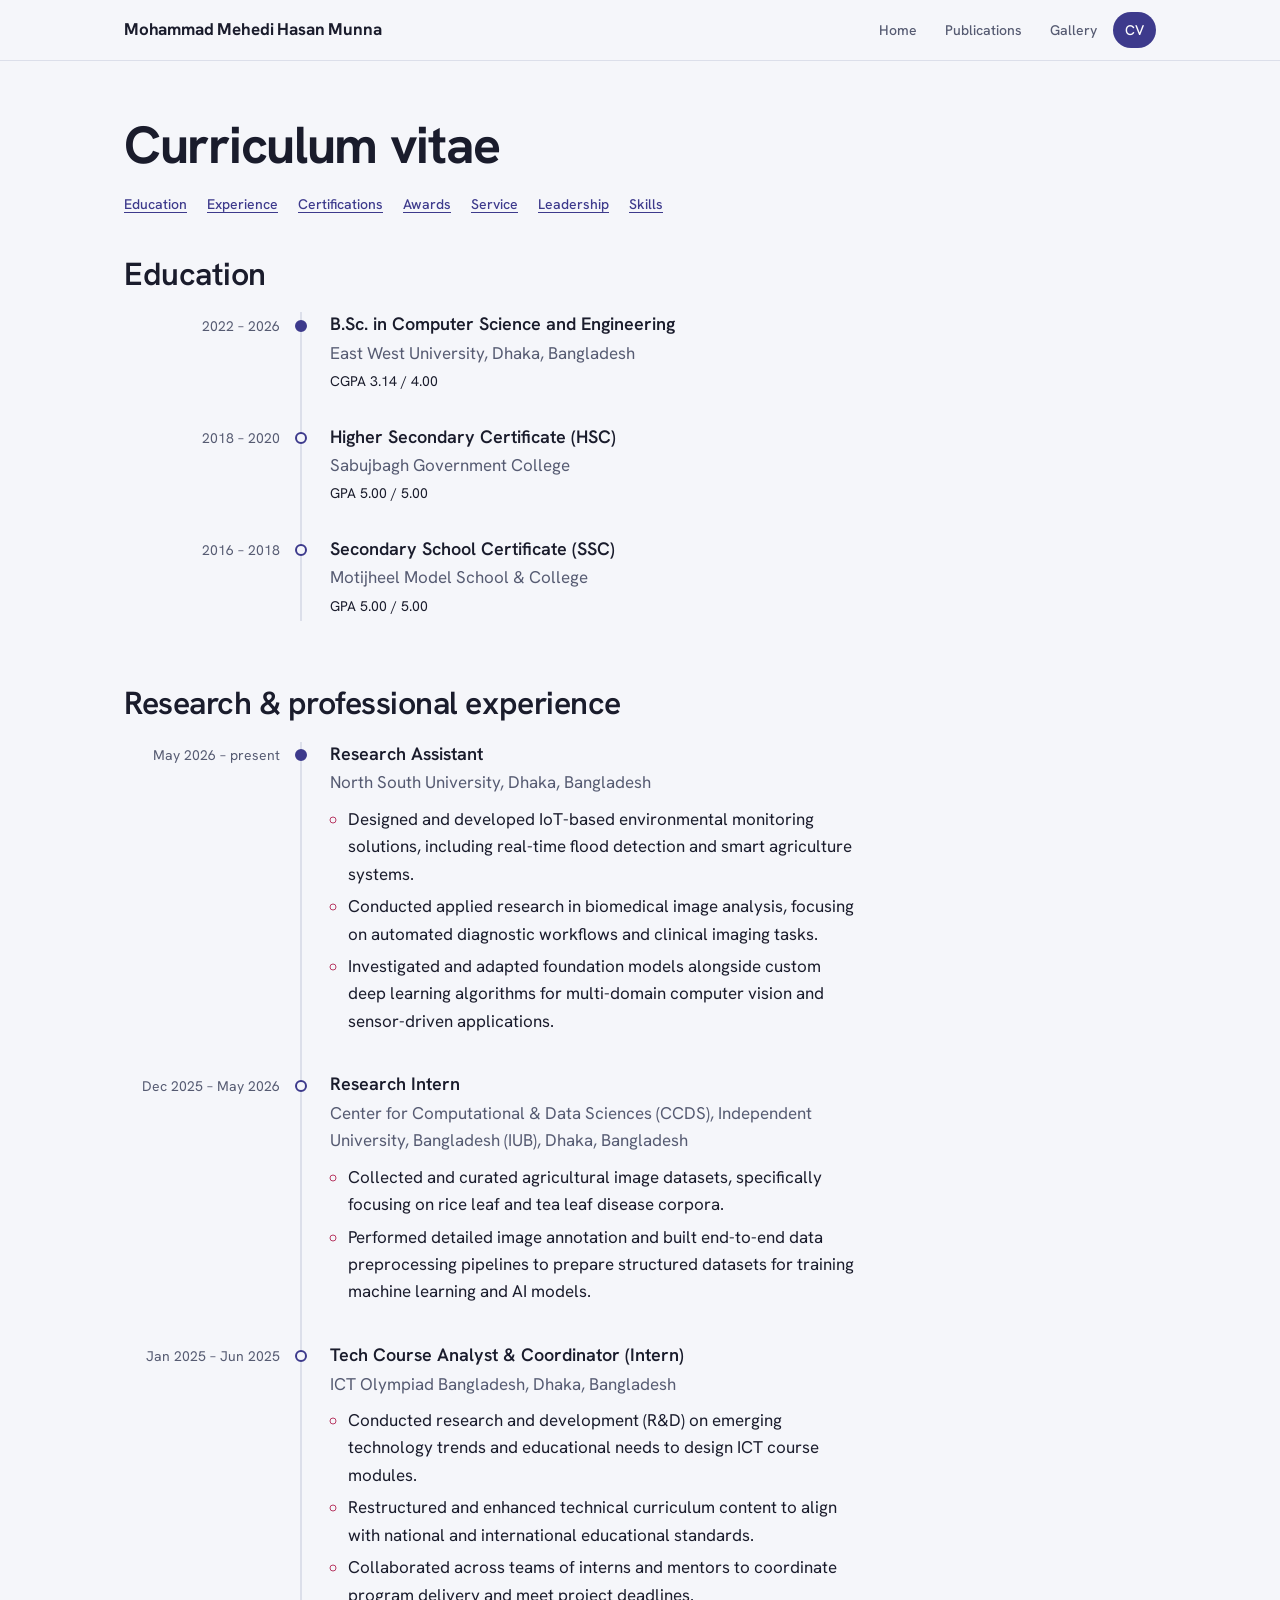
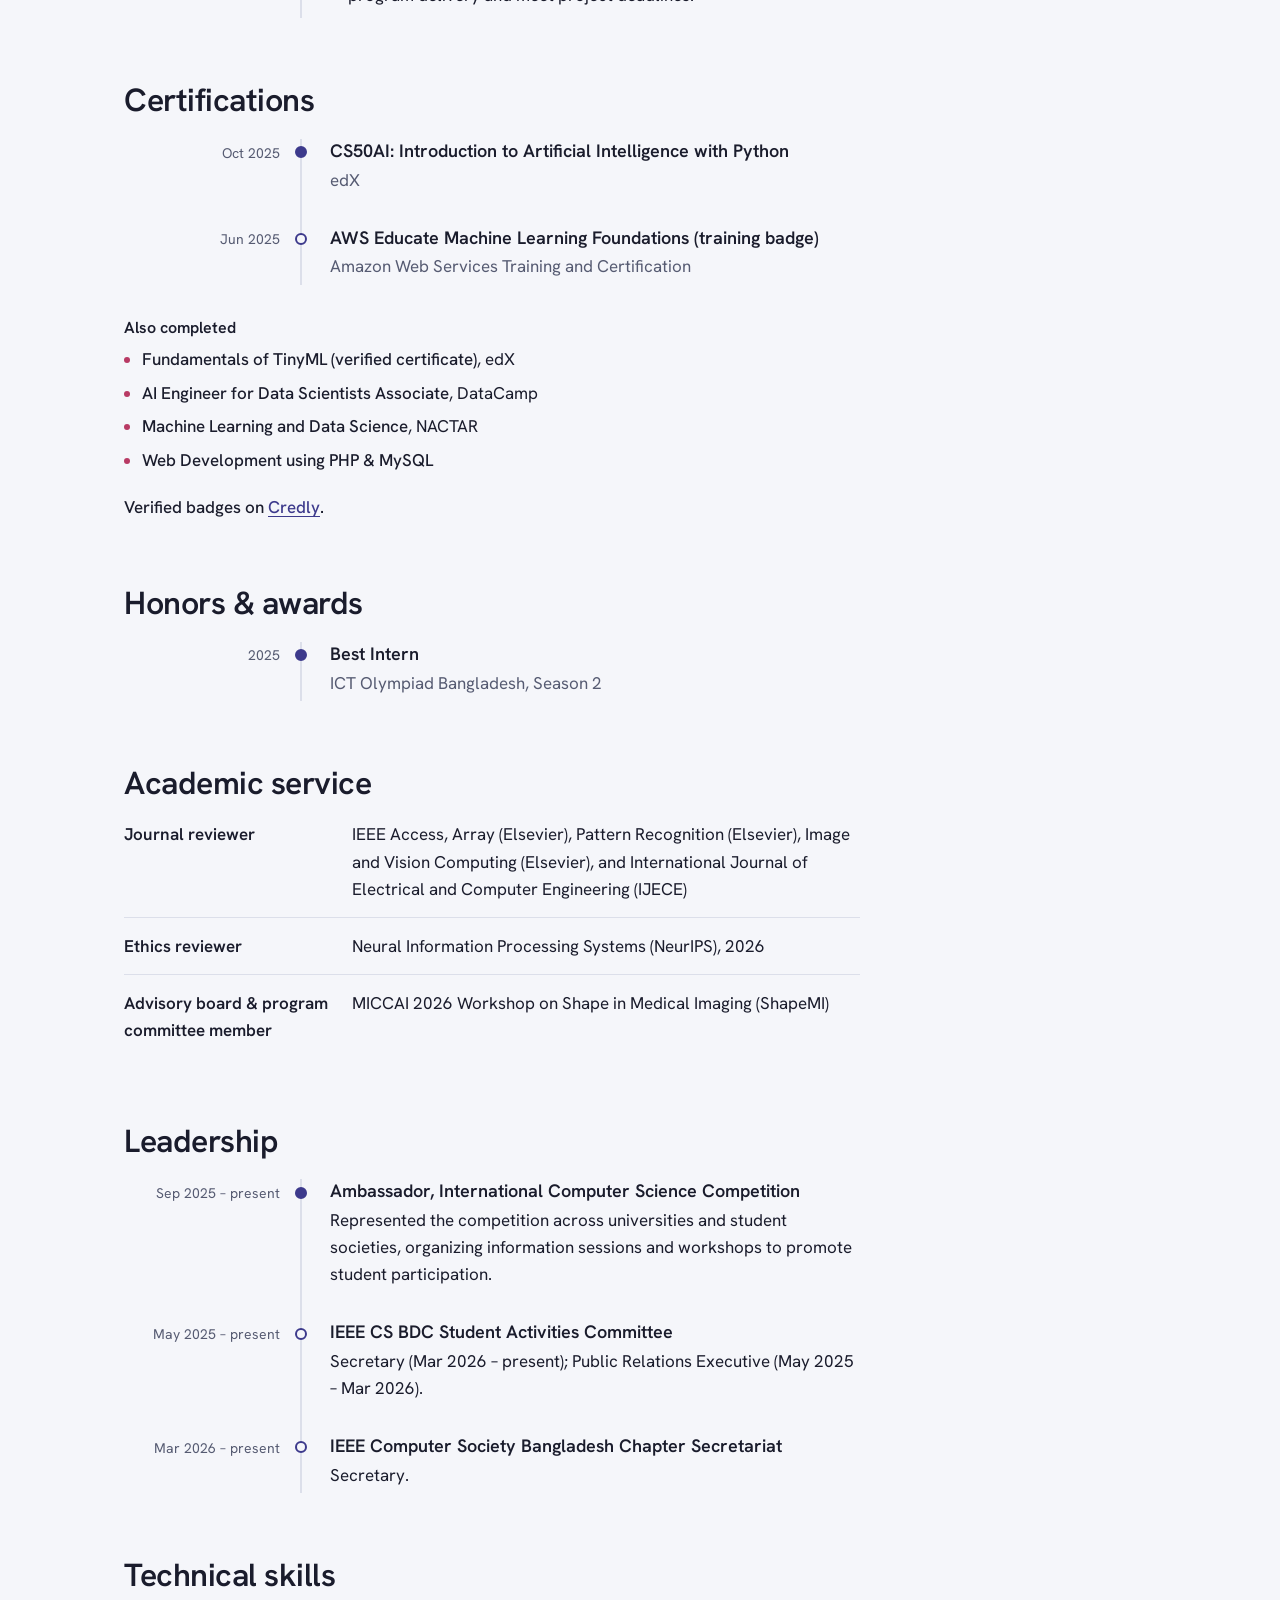
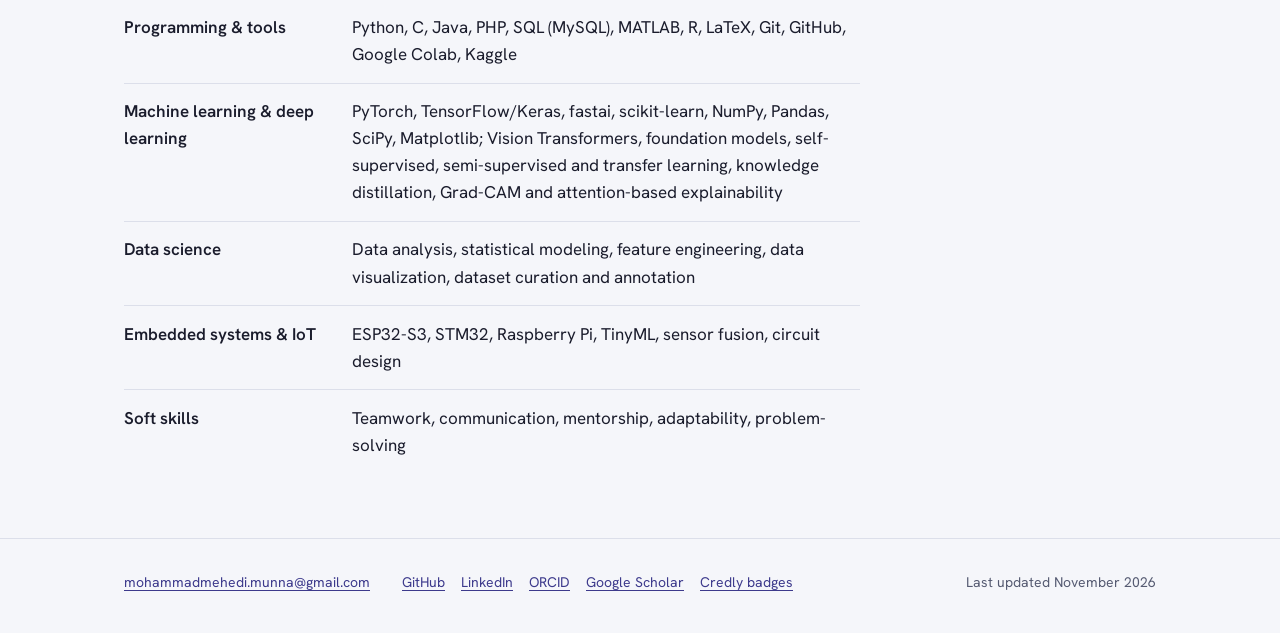
==== cv.html @ ed818be3 "Replace site with four-page research portfolio Home, Publications, Gallery and CV pages generated fr" ====
<!doctype html>
<html lang="en">
<head>
  <meta charset="utf-8">
  <meta name="viewport" content="width=device-width, initial-scale=1">
  <title>CV | Mohammad Mehedi Hasan Munna</title>
  <meta name="description" content="Education, experience, certifications and service of Mohammad Mehedi Hasan Munna.">
  <meta property="og:title" content="CV | Mohammad Mehedi Hasan Munna">
  <meta property="og:description" content="Education, experience, certifications and service of Mohammad Mehedi Hasan Munna.">
  <meta property="og:type" content="profile">
  <meta property="og:image" content="assets/munna-og.jpg">
  <link rel="icon" href="data:image/svg+xml,%3Csvg xmlns='http://www.w3.org/2000/svg' viewBox='0 0 32 32'%3E%3Ccircle cx='16' cy='16' r='13' fill='none' stroke='%233d3a8c' stroke-width='3'/%3E%3Ccircle cx='16' cy='16' r='4' fill='%23b83a64'/%3E%3C/svg%3E">
  <link rel="preconnect" href="https://fonts.googleapis.com">
  <link rel="preconnect" href="https://fonts.gstatic.com" crossorigin>
  <link href="https://fonts.googleapis.com/css2?family=Hanken+Grotesk:wght@400;500;600;700&family=Source+Serif+4:ital,opsz,wght@0,8..60,400;0,8..60,600;1,8..60,400&display=swap" rel="stylesheet">
  <link rel="stylesheet" href="style.css">
</head>
<body class="page-cv">
  <a class="skip" href="#main">Skip to content</a>
  <header class="site-head">
    <div class="wrap head-row">
      <a class="brand" href="index.html">Mohammad Mehedi Hasan Munna</a>
      <nav class="site-nav" aria-label="Main"><a href="index.html">Home</a><a href="publications.html">Publications</a><a href="gallery.html">Gallery</a><a href="cv.html" aria-current="page">CV</a></nav>
    </div>
  </header>
  <main id="main" class="wrap">

    <header class="page-head">
      <h1>Curriculum vitae</h1>
      <nav aria-label="On this page"><ul class="jump"><li><a href="#education">Education</a></li><li><a href="#experience">Experience</a></li><li><a href="#certifications">Certifications</a></li><li><a href="#awards">Awards</a></li><li><a href="#service">Service</a></li><li><a href="#leadership">Leadership</a></li><li><a href="#skills">Skills</a></li></ul></nav>
    </header>
    <div class="narrow">
      <section id="education"><h2>Education</h2><ol class="tl">
        <li>
          <div class="tl-when">2022 – 2026</div>
          <div class="tl-body"><h3>B.Sc. in Computer Science and Engineering</h3><p class="where">East West University, Dhaka, Bangladesh</p><p class="grade">CGPA 3.14 / 4.00</p></div>
        </li>
        <li>
          <div class="tl-when">2018 – 2020</div>
          <div class="tl-body"><h3>Higher Secondary Certificate (HSC)</h3><p class="where">Sabujbagh Government College</p><p class="grade">GPA 5.00 / 5.00</p></div>
        </li>
        <li>
          <div class="tl-when">2016 – 2018</div>
          <div class="tl-body"><h3>Secondary School Certificate (SSC)</h3><p class="where">Motijheel Model School &amp; College</p><p class="grade">GPA 5.00 / 5.00</p></div>
        </li>
      </ol></section>
      <section id="experience"><h2>Research &amp; professional experience</h2><ol class="tl">
        <li>
          <div class="tl-when">May 2026 – present</div>
          <div class="tl-body"><h3>Research Assistant</h3><p class="where">North South University, Dhaka, Bangladesh</p><ul class="points"><li>Designed and developed IoT-based environmental monitoring solutions, including real-time flood detection and smart agriculture systems.</li><li>Conducted applied research in biomedical image analysis, focusing on automated diagnostic workflows and clinical imaging tasks.</li><li>Investigated and adapted foundation models alongside custom deep learning algorithms for multi-domain computer vision and sensor-driven applications.</li></ul></div>
        </li>
        <li>
          <div class="tl-when">Dec 2025 – May 2026</div>
          <div class="tl-body"><h3>Research Intern</h3><p class="where">Center for Computational &amp; Data Sciences (CCDS), Independent University, Bangladesh (IUB), Dhaka, Bangladesh</p><ul class="points"><li>Collected and curated agricultural image datasets, specifically focusing on rice leaf and tea leaf disease corpora.</li><li>Performed detailed image annotation and built end-to-end data preprocessing pipelines to prepare structured datasets for training machine learning and AI models.</li></ul></div>
        </li>
        <li>
          <div class="tl-when">Jan 2025 – Jun 2025</div>
          <div class="tl-body"><h3>Tech Course Analyst &amp; Coordinator (Intern)</h3><p class="where">ICT Olympiad Bangladesh, Dhaka, Bangladesh</p><ul class="points"><li>Conducted research and development (R&amp;D) on emerging technology trends and educational needs to design ICT course modules.</li><li>Restructured and enhanced technical curriculum content to align with national and international educational standards.</li><li>Collaborated across teams of interns and mentors to coordinate program delivery and meet project deadlines.</li></ul></div>
        </li>
      </ol></section>
      <section id="certifications">
        <h2>Certifications</h2><ol class="tl">
        <li>
          <div class="tl-when">Oct 2025</div>
          <div class="tl-body"><h3>CS50AI: Introduction to Artificial Intelligence with Python</h3><p class="where">edX</p></div>
        </li>
        <li>
          <div class="tl-when">Jun 2025</div>
          <div class="tl-body"><h3>AWS Educate Machine Learning Foundations (training badge)</h3><p class="where">Amazon Web Services Training and Certification</p></div>
        </li>
      </ol>
        <h3 class="minor">Also completed</h3>
        <ul class="plain"><li><span class="strong">Fundamentals of TinyML (verified certificate)</span>, edX</li><li><span class="strong">AI Engineer for Data Scientists Associate</span>, DataCamp</li><li><span class="strong">Machine Learning and Data Science</span>, NACTAR</li><li><span class="strong">Web Development using PHP &amp; MySQL</span></li></ul>
        <p class="more">Verified badges on <a href="https://www.credly.com/users/mohammad-mehedi-hasan-munna.922d92f8">Credly</a>.</p>
      </section>
      <section id="awards"><h2>Honors &amp; awards</h2><ol class="tl">
        <li>
          <div class="tl-when">2025</div>
          <div class="tl-body"><h3>Best Intern</h3><p class="where">ICT Olympiad Bangladesh, Season 2</p></div>
        </li>
      </ol></section>
      <section id="service"><h2>Academic service</h2><dl class="pairs"><div><dt>Journal reviewer</dt><dd>IEEE Access, Array (Elsevier), Pattern Recognition (Elsevier), Image and Vision Computing (Elsevier), and International Journal of Electrical and Computer Engineering (IJECE)</dd></div><div><dt>Ethics reviewer</dt><dd>Neural Information Processing Systems (NeurIPS), 2026</dd></div><div><dt>Advisory board &amp; program committee member</dt><dd>MICCAI 2026 Workshop on Shape in Medical Imaging (ShapeMI)</dd></div></dl></section>
      <section id="leadership"><h2>Leadership</h2><ol class="tl">
        <li>
          <div class="tl-when">Sep 2025 – present</div>
          <div class="tl-body"><h3>Ambassador, International Computer Science Competition</h3><p>Represented the competition across universities and student societies, organizing information sessions and workshops to promote student participation.</p></div>
        </li>
        <li>
          <div class="tl-when">May 2025 – present</div>
          <div class="tl-body"><h3>IEEE CS BDC Student Activities Committee</h3><p>Secretary (Mar 2026 – present); Public Relations Executive (May 2025 – Mar 2026).</p></div>
        </li>
        <li>
          <div class="tl-when">Mar 2026 – present</div>
          <div class="tl-body"><h3>IEEE Computer Society Bangladesh Chapter Secretariat</h3><p>Secretary.</p></div>
        </li>
      </ol></section>
      <section id="skills"><h2>Technical skills</h2><dl class="pairs"><div><dt>Programming &amp; tools</dt><dd>Python, C, Java, PHP, SQL (MySQL), MATLAB, R, LaTeX, Git, GitHub, Google Colab, Kaggle</dd></div><div><dt>Machine learning &amp; deep learning</dt><dd>PyTorch, TensorFlow/Keras, fastai, scikit-learn, NumPy, Pandas, SciPy, Matplotlib; Vision Transformers, foundation models, self-supervised, semi-supervised and transfer learning, knowledge distillation, Grad-CAM and attention-based explainability</dd></div><div><dt>Data science</dt><dd>Data analysis, statistical modeling, feature engineering, data visualization, dataset curation and annotation</dd></div><div><dt>Embedded systems &amp; IoT</dt><dd>ESP32-S3, STM32, Raspberry Pi, TinyML, sensor fusion, circuit design</dd></div><div><dt>Soft skills</dt><dd>Teamwork, communication, mentorship, adaptability, problem-solving</dd></div></dl></section>
    </div>
  </main>
  <footer class="site-foot">
    <div class="wrap foot-row">
      <p><a href="mailto:mohammadmehedi.munna@gmail.com">mohammadmehedi.munna@gmail.com</a></p>
      <p class="foot-links"><a href="https://github.com/munna237">GitHub</a><a href="https://www.linkedin.com/in/munna237">LinkedIn</a><a href="https://orcid.org/0009-0000-0860-9337">ORCID</a><a href="https://scholar.google.com/citations?user=1kIGglAAAAAJ">Google Scholar</a><a href="https://www.credly.com/users/mohammad-mehedi-hasan-munna.922d92f8">Credly badges</a></p>
      <p class="muted">Last updated November 2026</p>
    </div>
  </footer>

</body>
</html>
---- style.css ----
/* Palette taken from H&E stain colours, a nod to the blood-smear and histology work. */
:root {
  --paper: #f5f6fa;
  --card: #ffffff;
  --ink: #1a1c2c;
  --muted: #565b72;
  --hema: #3d3a8c;     /* hematoxylin: links, structure */
  --eosin: #b83a64;    /* eosin: the one accent */
  --rule: #dcdfea;
  --wash: #ebecf5;

  --sans: "Hanken Grotesk", system-ui, -apple-system, "Segoe UI", sans-serif;
  --serif: "Source Serif 4", Georgia, "Times New Roman", serif;

  --step--1: 0.875rem;
  --step-0: 1rem;
  --step-1: 1.125rem;
  --step-2: 1.5rem;
  --step-3: 2rem;
  --step-4: clamp(2.25rem, 1.6rem + 2.4vw, 3.25rem);
}

*, *::before, *::after { box-sizing: border-box; }
html { scroll-behavior: smooth; -webkit-text-size-adjust: 100%; }
@media (prefers-reduced-motion: reduce) { html { scroll-behavior: auto; } }

body {
  margin: 0;
  background: var(--paper);
  color: var(--ink);
  font-family: var(--sans);
  font-size: 1.0625rem;
  line-height: 1.6;
}
img { max-width: 100%; }

a { color: var(--hema); text-decoration-thickness: 1px; text-underline-offset: 0.18em; }
a:hover { color: var(--eosin); }
:focus-visible { outline: 2px solid var(--eosin); outline-offset: 3px; border-radius: 2px; }

.skip { position: absolute; left: -999px; top: 0; background: var(--ink); color: #fff; padding: .5rem 1rem; z-index: 20; }
.skip:focus { left: 1rem; top: 1rem; }

.wrap { max-width: 1080px; margin: 0 auto; padding: 0 1.5rem; }
.narrow { max-width: 46rem; }
.muted { color: var(--muted); }
.strong { font-weight: 500; }

/* ---------- header / footer ---------- */
.site-head {
  position: sticky; top: 0; z-index: 10;
  background: rgba(245, 246, 250, .92);
  backdrop-filter: saturate(1.2) blur(8px);
  border-bottom: 1px solid var(--rule);
}
.head-row { display: flex; align-items: center; justify-content: space-between; gap: 1rem; min-height: 3.75rem; }
.brand { font-weight: 700; color: var(--ink); text-decoration: none; letter-spacing: -0.01em; }
.brand:hover { color: var(--hema); }
.site-nav { display: flex; gap: .25rem; }
.site-nav a {
  padding: .4rem .75rem; border-radius: 999px;
  color: var(--muted); text-decoration: none; font-weight: 500; font-size: var(--step--1);
}
.site-nav a:hover { color: var(--ink); background: var(--wash); }
.site-nav a[aria-current="page"] { color: #fff; background: var(--hema); }

.site-foot { border-top: 1px solid var(--rule); margin-top: 4rem; padding: 2rem 0 2.5rem; font-size: var(--step--1); }
.foot-row { display: flex; flex-wrap: wrap; gap: .5rem 2rem; align-items: baseline; }
.foot-row p { margin: 0; }
.foot-links { display: flex; flex-wrap: wrap; gap: .25rem 1rem; }
.foot-row .muted { margin-left: auto; }

main.wrap { padding-top: 3.5rem; }

/* ---------- type ---------- */
h1 { font-size: var(--step-4); line-height: 1.08; font-weight: 700; letter-spacing: -0.025em; margin: 0; }
h2 { font-size: var(--step-3); line-height: 1.15; font-weight: 600; letter-spacing: -0.015em; margin: 0 0 1.25rem; }
h3 { font-size: var(--step-1); line-height: 1.35; font-weight: 600; margin: 0; }
h3.minor { font-size: var(--step-0); margin: 2rem 0 .5rem; }
.note { color: var(--muted); margin: .75rem 0 0; max-width: 60ch; }
.more { margin: 1.25rem 0 0; font-weight: 500; }

section { margin-bottom: 4rem; scroll-margin-top: 5rem; }
.page-head { margin-bottom: 2.5rem; }

/* ---------- home: hero ---------- */
.hero { display: grid; grid-template-columns: 220px minmax(0, 1fr); gap: 3rem; align-items: center; margin-bottom: 4.5rem; }
.field { position: relative; width: 220px; height: 220px; margin: 0; }
.field img {
  position: absolute; inset: 13px; width: calc(100% - 26px); height: calc(100% - 26px);
  border-radius: 50%; object-fit: cover; display: block; background: var(--wash);
}
.reticle { position: absolute; inset: 0; width: 100%; height: 100%; overflow: visible; }
.reticle circle {
  fill: none; stroke: var(--eosin); stroke-width: 1.5;
  stroke-dasharray: 616; stroke-dashoffset: 0;
  animation: focus-ring 1.4s cubic-bezier(.6,.05,.2,1) .15s both;
}
.reticle .ticks line { stroke: var(--hema); stroke-width: 1.5; animation: fade-in .4s ease 1.3s both; }
@keyframes focus-ring { from { stroke-dashoffset: 616; } to { stroke-dashoffset: 0; } }
@keyframes fade-in { from { opacity: 0; } to { opacity: 1; } }
@media (prefers-reduced-motion: reduce) { .reticle circle, .reticle .ticks line { animation: none; } }

.role { color: var(--muted); margin: .75rem 0 0; }
.lede {
  font-family: var(--serif); font-size: clamp(1.375rem, 1.1rem + 1vw, 1.75rem);
  line-height: 1.3; margin: 1.25rem 0 0; max-width: 32ch;
}
.hero-links { list-style: none; padding: 0; margin: 1.5rem 0 0; display: flex; flex-wrap: wrap; gap: .4rem 1.25rem; font-weight: 500; }

.bio { font-family: var(--serif); font-size: var(--step-1); line-height: 1.7; margin: 0 0 1.5rem; max-width: 64ch; }

/* chips (interests + filters) */
.chips { list-style: none; padding: 0; margin: 0; display: flex; flex-wrap: wrap; gap: .5rem; }
.chips.static li { font-size: var(--step--1); font-weight: 500; padding: .3rem .8rem; background: var(--wash); color: var(--hema); border-radius: 999px; }
.chips.filter { margin-bottom: 2rem; }
.chips.filter button {
  font: inherit; font-size: var(--step--1); font-weight: 500;
  padding: .4rem .85rem; border: 1px solid var(--rule); border-radius: 999px;
  background: transparent; color: var(--ink); cursor: pointer;
}
.chips.filter button:hover { border-color: var(--hema); }
.chips.filter button[aria-pressed="true"] { background: var(--hema); border-color: var(--hema); color: #fff; }
.chips .count { opacity: .7; font-variant-numeric: tabular-nums; margin-left: .15rem; }

/* news + current work */
.split { display: grid; grid-template-columns: minmax(0, 1.1fr) minmax(0, 1fr); gap: 3.5rem; }
.news { list-style: none; padding: 0; margin: 0; }
.news li { display: grid; grid-template-columns: 5.5rem minmax(0, 1fr); gap: 1rem; padding: .85rem 0; border-top: 1px solid var(--rule); }
.news li:first-child { border-top: 0; padding-top: 0; }
.news-when { font-size: var(--step--1); font-weight: 600; color: var(--hema); font-variant-numeric: tabular-nums; padding-top: .1rem; }

.work { list-style: none; padding: 0; margin: 0; display: grid; gap: 1.25rem; }
.work li { padding-left: 1.1rem; border-left: 3px solid var(--eosin); }
.work p { margin: .2rem 0 0; }
.work-status { font-size: var(--step--1); color: var(--muted); }

/* ---------- publications ---------- */
.pubs { list-style: none; padding: 0; margin: 0; }
.pub { margin: 0 0 1.5rem; }
.pub:last-child { margin-bottom: .25rem; }
.pub p { margin: 0; }
.pub-title { font-family: var(--serif); font-size: var(--step-1); font-weight: 600; line-height: 1.4; margin-bottom: .3rem !important; }
.pub-title a { color: var(--ink); text-decoration: none; }
.pub-title a:hover { color: var(--hema); text-decoration: underline; }
.pub-authors { font-size: var(--step--1); color: var(--muted); line-height: 1.5; }
.pub-authors .me { color: var(--ink); font-weight: 600; }
.pub-venue { font-size: var(--step--1); color: var(--muted); line-height: 1.5; }
.pub-venue .kind { color: var(--ink); font-weight: 500; }
.status {
  display: inline-block; vertical-align: .1em; margin-left: .4rem;
  font-family: var(--sans); font-size: .75rem; font-weight: 600; color: var(--eosin);
  border: 1px solid currentColor; border-radius: 999px; padding: 0 .5rem; line-height: 1.6;
}

.year-group { display: grid; grid-template-columns: 4.5rem minmax(0, 1fr); gap: 1.25rem; border-top: 1px solid var(--rule); padding-top: 1.25rem; margin-bottom: 1.5rem; }
h2.year { font-size: var(--step-1); font-weight: 600; color: var(--hema); font-variant-numeric: tabular-nums; margin: 0; }

#datasets { margin-top: 4rem; }
.datasets { list-style: none; padding: 0; margin: 1.5rem 0 0; display: grid; gap: 1.75rem; }
.dataset { padding-left: 1.25rem; border-left: 3px solid var(--eosin); }
.dataset h3 { font-size: var(--step-2); letter-spacing: -0.01em; margin-bottom: .25rem; }
.dataset h3 a { color: var(--ink); text-decoration: none; }
.dataset h3 a:hover { color: var(--hema); text-decoration: underline; }
.dataset p { margin: 0 0 .35rem; }

/* ---------- CV: timelines ---------- */
.jump { list-style: none; padding: 0; margin: 1.25rem 0 0; display: flex; flex-wrap: wrap; gap: .25rem 1.25rem; font-weight: 500; font-size: var(--step--1); }

.tl { list-style: none; padding: 0; margin: 0; }
.tl > li { display: grid; grid-template-columns: 11rem minmax(0, 1fr); }
.tl-when { font-size: var(--step--1); color: var(--muted); font-variant-numeric: tabular-nums; padding: .15rem 1.25rem 0 0; text-align: right; }
.tl-body { position: relative; padding: 0 0 2rem 1.75rem; border-left: 2px solid var(--rule); }
.tl > li:last-child .tl-body { padding-bottom: .25rem; }
.tl-body::before {
  content: ""; position: absolute; left: -7px; top: .45rem;
  width: 12px; height: 12px; border-radius: 50%;
  background: var(--paper); border: 2px solid var(--hema);
}
.tl > li:first-child .tl-body::before { background: var(--hema); }
.tl-body p { margin: .2rem 0 0; }
.where { color: var(--muted); }
.grade { font-size: var(--step--1); }
.points { margin: .6rem 0 0; padding-left: 1.1rem; }
.points li { margin-bottom: .35rem; }
.points li::marker, .plain li::marker { color: var(--eosin); }

.pairs { margin: 0; }
.pairs > div { display: grid; grid-template-columns: 13rem minmax(0, 1fr); gap: 1.25rem; padding: .9rem 0; border-top: 1px solid var(--rule); }
.pairs > div:first-child { border-top: 0; padding-top: 0; }
.pairs dt { font-weight: 600; }
.pairs dd { margin: 0; }
.plain { padding-left: 1.1rem; margin: 0; }
.plain li { margin-bottom: .4rem; }

/* ---------- gallery ---------- */
.gallery { list-style: none; padding: 0; margin: 0; display: grid; grid-template-columns: repeat(auto-fill, minmax(280px, 1fr)); gap: 2.5rem 1.75rem; }
.shot figure { margin: 0; }
.shot-open { display: block; width: 100%; padding: 0; border: 0; background: var(--wash); cursor: zoom-in; border-radius: 6px; overflow: hidden; }
.shot-open img { display: block; width: 100%; aspect-ratio: 4 / 3; object-fit: cover; }
.shot figcaption { padding-top: .85rem; }
.shot .cap { font-family: var(--serif); font-size: var(--step-1); font-weight: 600; line-height: 1.35; margin: 0; }
.shot .meta { font-size: var(--step--1); color: var(--muted); margin: .25rem 0 0; }
.tags { list-style: none; padding: 0; margin: .6rem 0 0; display: flex; flex-wrap: wrap; gap: .35rem; }
.tags li { font-size: .8125rem; font-weight: 500; color: var(--hema); background: var(--wash); padding: .15rem .6rem; border-radius: 999px; }

.empty { max-width: 46rem; padding: 3rem 2rem; border: 1px dashed var(--rule); border-radius: 6px; color: var(--muted); text-align: center; }

.lightbox { border: 0; padding: 0; max-width: min(92vw, 1100px); background: transparent; color: #fff; }
.lightbox::backdrop { background: rgba(16, 17, 30, .88); }
.lightbox img { display: block; max-height: 80vh; width: auto; max-width: 100%; margin: 0 auto; border-radius: 4px; }
.lb-cap { text-align: center; margin: .85rem 0 0; font-family: var(--serif); font-size: var(--step-1); }
.lb-close { display: block; margin: 0 0 .5rem auto; font: inherit; font-size: var(--step--1); font-weight: 600; color: #fff; background: transparent; border: 1px solid rgba(255,255,255,.5); border-radius: 999px; padding: .3rem .9rem; cursor: pointer; }

.people { list-style: none; padding: 0; margin: 0; display: grid; grid-template-columns: repeat(auto-fill, minmax(240px, 1fr)); gap: 1.5rem 2rem; }
.people p { margin: .2rem 0 0; }

/* ---------- responsive ---------- */
@media (max-width: 860px) {
  .split { grid-template-columns: 1fr; gap: 0; }
  .hero { grid-template-columns: 1fr; gap: 1.75rem; }
  .field { width: 168px; height: 168px; }
}
@media (max-width: 600px) {
  body { font-size: 1rem; }
  .wrap { padding: 0 1.15rem; }
  .head-row { flex-direction: column; align-items: flex-start; gap: .35rem; padding-top: .7rem; padding-bottom: .6rem; }
  .site-nav { margin-left: -.75rem; }
  main.wrap { padding-top: 2.25rem; }
  .tl > li { grid-template-columns: 1fr; }
  .tl-when { text-align: left; padding: 0 0 .25rem 1.75rem; border-left: 2px solid var(--rule); }
  .tl-body::before { top: -1.35rem; }
  .pairs > div, .year-group { grid-template-columns: 1fr; gap: .35rem; }
  .news li { grid-template-columns: 1fr; gap: .1rem; }
  .foot-row .muted { margin-left: 0; }
  section { margin-bottom: 3rem; }
}

@media print {
  .site-head, .chips.filter, .skip, .jump { display: none; }
  [hidden] { display: block !important; }
  a { color: inherit; }
}
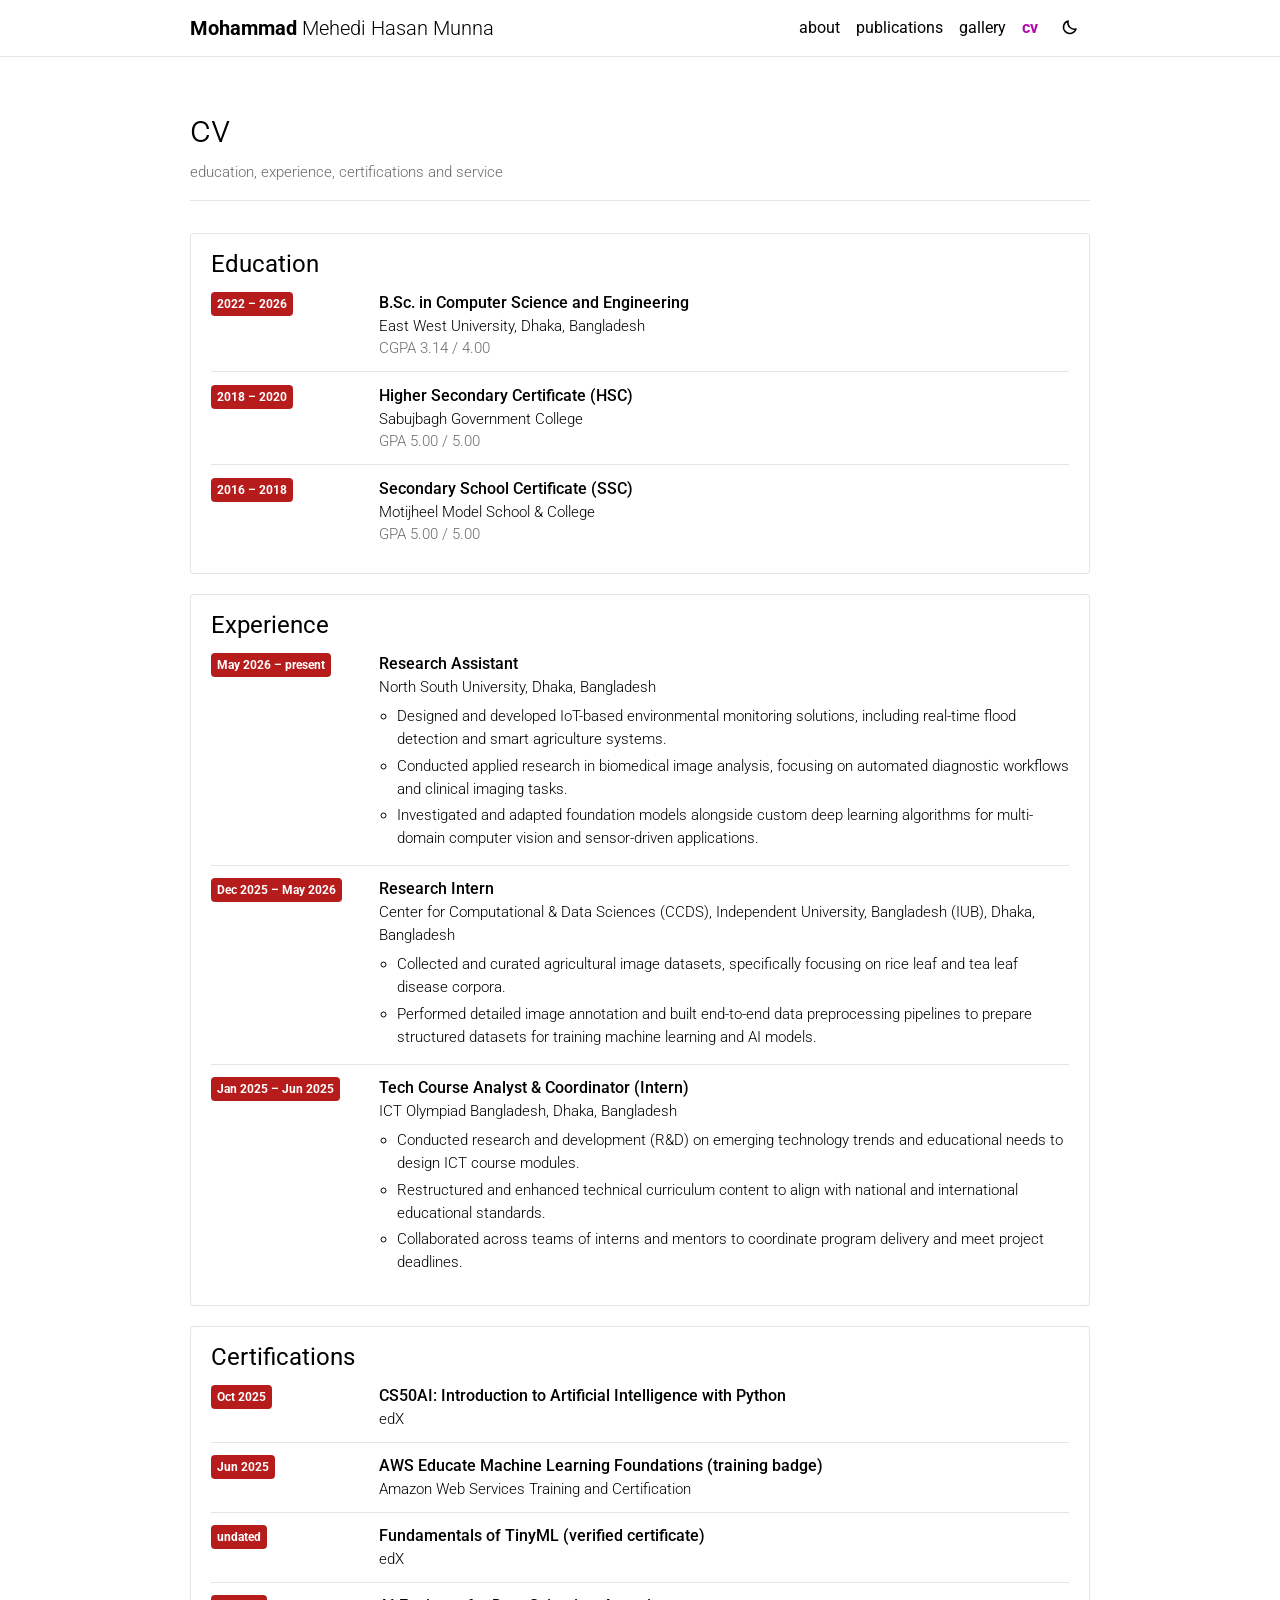
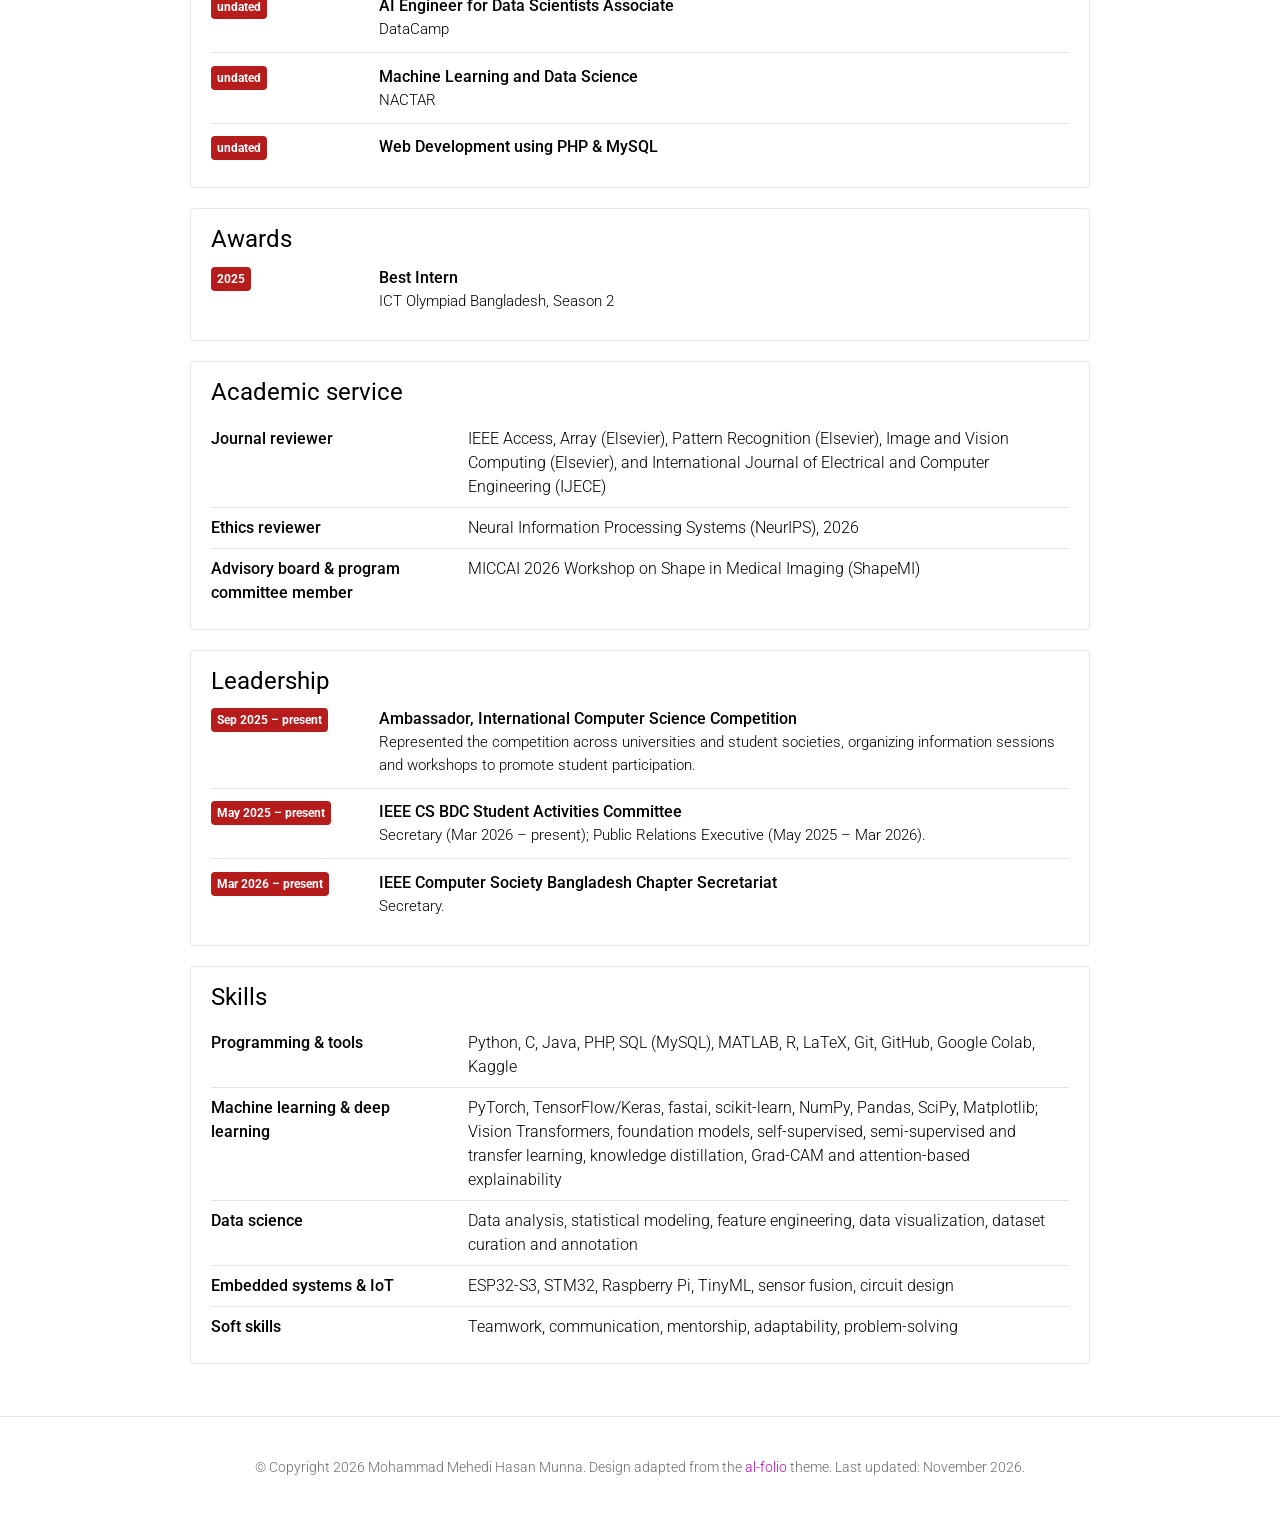
==== commit 71edda2c: "Restyle site after the al-folio theme and add People page support Adopts al-folio's colours, Roboto " ====
--- a/cv.html
+++ b/cv.html
@@ -1,109 +1,178 @@
 <!doctype html>
-<html lang="en">
+<html lang="en" data-theme="light">
 <head>
   <meta charset="utf-8">
   <meta name="viewport" content="width=device-width, initial-scale=1">
-  <title>CV | Mohammad Mehedi Hasan Munna</title>
+  <title>cv | Mohammad Mehedi Hasan Munna</title>
   <meta name="description" content="Education, experience, certifications and service of Mohammad Mehedi Hasan Munna.">
-  <meta property="og:title" content="CV | Mohammad Mehedi Hasan Munna">
+  <meta property="og:title" content="cv | Mohammad Mehedi Hasan Munna">
   <meta property="og:description" content="Education, experience, certifications and service of Mohammad Mehedi Hasan Munna.">
   <meta property="og:type" content="profile">
   <meta property="og:image" content="assets/munna-og.jpg">
-  <link rel="icon" href="data:image/svg+xml,%3Csvg xmlns='http://www.w3.org/2000/svg' viewBox='0 0 32 32'%3E%3Ccircle cx='16' cy='16' r='13' fill='none' stroke='%233d3a8c' stroke-width='3'/%3E%3Ccircle cx='16' cy='16' r='4' fill='%23b83a64'/%3E%3C/svg%3E">
+  <link rel="icon" href="data:image/svg+xml,%3Csvg xmlns='http://www.w3.org/2000/svg' viewBox='0 0 32 32'%3E%3Ctext x='16' y='23' font-size='20' text-anchor='middle' font-family='Arial' font-weight='700' fill='%23b509ac'%3EM%3C/text%3E%3C/svg%3E">
+  <script>
+    (function () {
+      var t = null;
+      try { t = localStorage.getItem('theme'); } catch (err) {}
+      if (!t) t = window.matchMedia && window.matchMedia('(prefers-color-scheme: dark)').matches ? 'dark' : 'light';
+      document.documentElement.setAttribute('data-theme', t);
+    })();
+  </script>
   <link rel="preconnect" href="https://fonts.googleapis.com">
   <link rel="preconnect" href="https://fonts.gstatic.com" crossorigin>
-  <link href="https://fonts.googleapis.com/css2?family=Hanken+Grotesk:wght@400;500;600;700&family=Source+Serif+4:ital,opsz,wght@0,8..60,400;0,8..60,600;1,8..60,400&display=swap" rel="stylesheet">
+  <link href="https://fonts.googleapis.com/css2?family=Roboto:wght@300;400;500;700&display=swap" rel="stylesheet">
   <link rel="stylesheet" href="style.css">
 </head>
-<body class="page-cv">
+<body>
   <a class="skip" href="#main">Skip to content</a>
-  <header class="site-head">
-    <div class="wrap head-row">
-      <a class="brand" href="index.html">Mohammad Mehedi Hasan Munna</a>
-      <nav class="site-nav" aria-label="Main"><a href="index.html">Home</a><a href="publications.html">Publications</a><a href="gallery.html">Gallery</a><a href="cv.html" aria-current="page">CV</a></nav>
+  <header class="navbar">
+    <div class="container nav-row">
+      <a class="brand" href="index.html"><span class="strong">Mohammad</span> Mehedi Hasan Munna</a>
+      <button type="button" class="menu-toggle" id="menu-toggle" aria-expanded="false" aria-controls="site-menu" aria-label="Menu">
+        <span></span><span></span><span></span>
+      </button>
+      <nav id="site-menu" class="menu" aria-label="Main">
+        <ul><li><a href="index.html">about</a></li><li><a href="publications.html">publications</a></li><li><a href="gallery.html">gallery</a></li><li><a href="cv.html" aria-current="page">cv</a></li></ul>
+        <button type="button" class="theme-toggle" id="theme-toggle" aria-label="Switch to dark mode"><span class="only-light"><svg viewBox="0 0 24 24" width="18" height="18" aria-hidden="true" fill="none" stroke="currentColor" stroke-width="2" stroke-linecap="round" stroke-linejoin="round"><path d="M20 14.5A8.5 8.5 0 0 1 9.5 4a8.5 8.5 0 1 0 10.5 10.5z"/></svg></span><span class="only-dark"><svg viewBox="0 0 24 24" width="18" height="18" aria-hidden="true" fill="none" stroke="currentColor" stroke-width="2" stroke-linecap="round"><circle cx="12" cy="12" r="4.5"/><path d="M12 2v2M12 20v2M4.9 4.9l1.4 1.4M17.7 17.7l1.4 1.4M2 12h2M20 12h2M4.9 19.1l1.4-1.4M17.7 6.3l1.4-1.4"/></svg></span></button>
+      </nav>
     </div>
   </header>
-  <main id="main" class="wrap">
+  <main id="main" class="container">
 
-    <header class="page-head">
-      <h1>Curriculum vitae</h1>
-      <nav aria-label="On this page"><ul class="jump"><li><a href="#education">Education</a></li><li><a href="#experience">Experience</a></li><li><a href="#certifications">Certifications</a></li><li><a href="#awards">Awards</a></li><li><a href="#service">Service</a></li><li><a href="#leadership">Leadership</a></li><li><a href="#skills">Skills</a></li></ul></nav>
+    <div class="post">
+      
+    <header class="post-header">
+      <h1 class="post-title">cv</h1>
+      <p class="post-description">education, experience, certifications and service</p>
     </header>
-    <div class="narrow">
-      <section id="education"><h2>Education</h2><ol class="tl">
-        <li>
-          <div class="tl-when">2022 – 2026</div>
-          <div class="tl-body"><h3>B.Sc. in Computer Science and Engineering</h3><p class="where">East West University, Dhaka, Bangladesh</p><p class="grade">CGPA 3.14 / 4.00</p></div>
-        </li>
-        <li>
-          <div class="tl-when">2018 – 2020</div>
-          <div class="tl-body"><h3>Higher Secondary Certificate (HSC)</h3><p class="where">Sabujbagh Government College</p><p class="grade">GPA 5.00 / 5.00</p></div>
-        </li>
-        <li>
-          <div class="tl-when">2016 – 2018</div>
-          <div class="tl-body"><h3>Secondary School Certificate (SSC)</h3><p class="where">Motijheel Model School &amp; College</p><p class="grade">GPA 5.00 / 5.00</p></div>
-        </li>
-      </ol></section>
-      <section id="experience"><h2>Research &amp; professional experience</h2><ol class="tl">
-        <li>
-          <div class="tl-when">May 2026 – present</div>
-          <div class="tl-body"><h3>Research Assistant</h3><p class="where">North South University, Dhaka, Bangladesh</p><ul class="points"><li>Designed and developed IoT-based environmental monitoring solutions, including real-time flood detection and smart agriculture systems.</li><li>Conducted applied research in biomedical image analysis, focusing on automated diagnostic workflows and clinical imaging tasks.</li><li>Investigated and adapted foundation models alongside custom deep learning algorithms for multi-domain computer vision and sensor-driven applications.</li></ul></div>
-        </li>
-        <li>
-          <div class="tl-when">Dec 2025 – May 2026</div>
-          <div class="tl-body"><h3>Research Intern</h3><p class="where">Center for Computational &amp; Data Sciences (CCDS), Independent University, Bangladesh (IUB), Dhaka, Bangladesh</p><ul class="points"><li>Collected and curated agricultural image datasets, specifically focusing on rice leaf and tea leaf disease corpora.</li><li>Performed detailed image annotation and built end-to-end data preprocessing pipelines to prepare structured datasets for training machine learning and AI models.</li></ul></div>
-        </li>
-        <li>
-          <div class="tl-when">Jan 2025 – Jun 2025</div>
-          <div class="tl-body"><h3>Tech Course Analyst &amp; Coordinator (Intern)</h3><p class="where">ICT Olympiad Bangladesh, Dhaka, Bangladesh</p><ul class="points"><li>Conducted research and development (R&amp;D) on emerging technology trends and educational needs to design ICT course modules.</li><li>Restructured and enhanced technical curriculum content to align with national and international educational standards.</li><li>Collaborated across teams of interns and mentors to coordinate program delivery and meet project deadlines.</li></ul></div>
-        </li>
-      </ol></section>
-      <section id="certifications">
-        <h2>Certifications</h2><ol class="tl">
-        <li>
-          <div class="tl-when">Oct 2025</div>
-          <div class="tl-body"><h3>CS50AI: Introduction to Artificial Intelligence with Python</h3><p class="where">edX</p></div>
-        </li>
-        <li>
-          <div class="tl-when">Jun 2025</div>
-          <div class="tl-body"><h3>AWS Educate Machine Learning Foundations (training badge)</h3><p class="where">Amazon Web Services Training and Certification</p></div>
-        </li>
-      </ol>
-        <h3 class="minor">Also completed</h3>
-        <ul class="plain"><li><span class="strong">Fundamentals of TinyML (verified certificate)</span>, edX</li><li><span class="strong">AI Engineer for Data Scientists Associate</span>, DataCamp</li><li><span class="strong">Machine Learning and Data Science</span>, NACTAR</li><li><span class="strong">Web Development using PHP &amp; MySQL</span></li></ul>
-        <p class="more">Verified badges on <a href="https://www.credly.com/users/mohammad-mehedi-hasan-munna.922d92f8">Credly</a>.</p>
+      <article class="cv">
+        
+      <section class="card cv-card" id="education">
+        <h2 class="card-title">Education</h2>
+        <ul class="cv-list">
+          <li>
+            <div class="cv-date"><span class="badge-date">2022 – 2026</span></div>
+            <div class="cv-body"><div class="cv-title">B.Sc. in Computer Science and Engineering</div><div class="cv-sub">East West University, Dhaka, Bangladesh</div><div class="cv-sub muted">CGPA 3.14 / 4.00</div></div>
+          </li>
+          <li>
+            <div class="cv-date"><span class="badge-date">2018 – 2020</span></div>
+            <div class="cv-body"><div class="cv-title">Higher Secondary Certificate (HSC)</div><div class="cv-sub">Sabujbagh Government College</div><div class="cv-sub muted">GPA 5.00 / 5.00</div></div>
+          </li>
+          <li>
+            <div class="cv-date"><span class="badge-date">2016 – 2018</span></div>
+            <div class="cv-body"><div class="cv-title">Secondary School Certificate (SSC)</div><div class="cv-sub">Motijheel Model School &amp; College</div><div class="cv-sub muted">GPA 5.00 / 5.00</div></div>
+          </li>
+        </ul>
       </section>
-      <section id="awards"><h2>Honors &amp; awards</h2><ol class="tl">
-        <li>
-          <div class="tl-when">2025</div>
-          <div class="tl-body"><h3>Best Intern</h3><p class="where">ICT Olympiad Bangladesh, Season 2</p></div>
-        </li>
-      </ol></section>
-      <section id="service"><h2>Academic service</h2><dl class="pairs"><div><dt>Journal reviewer</dt><dd>IEEE Access, Array (Elsevier), Pattern Recognition (Elsevier), Image and Vision Computing (Elsevier), and International Journal of Electrical and Computer Engineering (IJECE)</dd></div><div><dt>Ethics reviewer</dt><dd>Neural Information Processing Systems (NeurIPS), 2026</dd></div><div><dt>Advisory board &amp; program committee member</dt><dd>MICCAI 2026 Workshop on Shape in Medical Imaging (ShapeMI)</dd></div></dl></section>
-      <section id="leadership"><h2>Leadership</h2><ol class="tl">
-        <li>
-          <div class="tl-when">Sep 2025 – present</div>
-          <div class="tl-body"><h3>Ambassador, International Computer Science Competition</h3><p>Represented the competition across universities and student societies, organizing information sessions and workshops to promote student participation.</p></div>
-        </li>
-        <li>
-          <div class="tl-when">May 2025 – present</div>
-          <div class="tl-body"><h3>IEEE CS BDC Student Activities Committee</h3><p>Secretary (Mar 2026 – present); Public Relations Executive (May 2025 – Mar 2026).</p></div>
-        </li>
-        <li>
-          <div class="tl-when">Mar 2026 – present</div>
-          <div class="tl-body"><h3>IEEE Computer Society Bangladesh Chapter Secretariat</h3><p>Secretary.</p></div>
-        </li>
-      </ol></section>
-      <section id="skills"><h2>Technical skills</h2><dl class="pairs"><div><dt>Programming &amp; tools</dt><dd>Python, C, Java, PHP, SQL (MySQL), MATLAB, R, LaTeX, Git, GitHub, Google Colab, Kaggle</dd></div><div><dt>Machine learning &amp; deep learning</dt><dd>PyTorch, TensorFlow/Keras, fastai, scikit-learn, NumPy, Pandas, SciPy, Matplotlib; Vision Transformers, foundation models, self-supervised, semi-supervised and transfer learning, knowledge distillation, Grad-CAM and attention-based explainability</dd></div><div><dt>Data science</dt><dd>Data analysis, statistical modeling, feature engineering, data visualization, dataset curation and annotation</dd></div><div><dt>Embedded systems &amp; IoT</dt><dd>ESP32-S3, STM32, Raspberry Pi, TinyML, sensor fusion, circuit design</dd></div><div><dt>Soft skills</dt><dd>Teamwork, communication, mentorship, adaptability, problem-solving</dd></div></dl></section>
+        
+      <section class="card cv-card" id="experience">
+        <h2 class="card-title">Experience</h2>
+        <ul class="cv-list">
+          <li>
+            <div class="cv-date"><span class="badge-date">May 2026 – present</span></div>
+            <div class="cv-body"><div class="cv-title">Research Assistant</div><div class="cv-sub">North South University, Dhaka, Bangladesh</div><ul class="cv-points"><li>Designed and developed IoT-based environmental monitoring solutions, including real-time flood detection and smart agriculture systems.</li><li>Conducted applied research in biomedical image analysis, focusing on automated diagnostic workflows and clinical imaging tasks.</li><li>Investigated and adapted foundation models alongside custom deep learning algorithms for multi-domain computer vision and sensor-driven applications.</li></ul></div>
+          </li>
+          <li>
+            <div class="cv-date"><span class="badge-date">Dec 2025 – May 2026</span></div>
+            <div class="cv-body"><div class="cv-title">Research Intern</div><div class="cv-sub">Center for Computational &amp; Data Sciences (CCDS), Independent University, Bangladesh (IUB), Dhaka, Bangladesh</div><ul class="cv-points"><li>Collected and curated agricultural image datasets, specifically focusing on rice leaf and tea leaf disease corpora.</li><li>Performed detailed image annotation and built end-to-end data preprocessing pipelines to prepare structured datasets for training machine learning and AI models.</li></ul></div>
+          </li>
+          <li>
+            <div class="cv-date"><span class="badge-date">Jan 2025 – Jun 2025</span></div>
+            <div class="cv-body"><div class="cv-title">Tech Course Analyst &amp; Coordinator (Intern)</div><div class="cv-sub">ICT Olympiad Bangladesh, Dhaka, Bangladesh</div><ul class="cv-points"><li>Conducted research and development (R&amp;D) on emerging technology trends and educational needs to design ICT course modules.</li><li>Restructured and enhanced technical curriculum content to align with national and international educational standards.</li><li>Collaborated across teams of interns and mentors to coordinate program delivery and meet project deadlines.</li></ul></div>
+          </li>
+        </ul>
+      </section>
+        
+      <section class="card cv-card" id="certifications">
+        <h2 class="card-title">Certifications</h2>
+        <ul class="cv-list">
+          <li>
+            <div class="cv-date"><span class="badge-date">Oct 2025</span></div>
+            <div class="cv-body"><div class="cv-title">CS50AI: Introduction to Artificial Intelligence with Python</div><div class="cv-sub">edX</div></div>
+          </li>
+          <li>
+            <div class="cv-date"><span class="badge-date">Jun 2025</span></div>
+            <div class="cv-body"><div class="cv-title">AWS Educate Machine Learning Foundations (training badge)</div><div class="cv-sub">Amazon Web Services Training and Certification</div></div>
+          </li>
+          <li>
+            <div class="cv-date"><span class="badge-date">undated</span></div>
+            <div class="cv-body"><div class="cv-title">Fundamentals of TinyML (verified certificate)</div><div class="cv-sub">edX</div></div>
+          </li>
+          <li>
+            <div class="cv-date"><span class="badge-date">undated</span></div>
+            <div class="cv-body"><div class="cv-title">AI Engineer for Data Scientists Associate</div><div class="cv-sub">DataCamp</div></div>
+          </li>
+          <li>
+            <div class="cv-date"><span class="badge-date">undated</span></div>
+            <div class="cv-body"><div class="cv-title">Machine Learning and Data Science</div><div class="cv-sub">NACTAR</div></div>
+          </li>
+          <li>
+            <div class="cv-date"><span class="badge-date">undated</span></div>
+            <div class="cv-body"><div class="cv-title">Web Development using PHP &amp; MySQL</div></div>
+          </li>
+        </ul>
+      </section>
+        
+      <section class="card cv-card" id="awards">
+        <h2 class="card-title">Awards</h2>
+        <ul class="cv-list">
+          <li>
+            <div class="cv-date"><span class="badge-date">2025</span></div>
+            <div class="cv-body"><div class="cv-title">Best Intern</div><div class="cv-sub">ICT Olympiad Bangladesh, Season 2</div></div>
+          </li>
+        </ul>
+      </section>
+        <section class="card cv-card" id="service"><h2 class="card-title">Academic service</h2><table class="kv"><tr><th scope="row">Journal reviewer</th><td>IEEE Access, Array (Elsevier), Pattern Recognition (Elsevier), Image and Vision Computing (Elsevier), and International Journal of Electrical and Computer Engineering (IJECE)</td></tr><tr><th scope="row">Ethics reviewer</th><td>Neural Information Processing Systems (NeurIPS), 2026</td></tr><tr><th scope="row">Advisory board &amp; program committee member</th><td>MICCAI 2026 Workshop on Shape in Medical Imaging (ShapeMI)</td></tr></table></section>
+        
+      <section class="card cv-card" id="leadership">
+        <h2 class="card-title">Leadership</h2>
+        <ul class="cv-list">
+          <li>
+            <div class="cv-date"><span class="badge-date">Sep 2025 – present</span></div>
+            <div class="cv-body"><div class="cv-title">Ambassador, International Computer Science Competition</div><div class="cv-sub">Represented the competition across universities and student societies, organizing information sessions and workshops to promote student participation.</div></div>
+          </li>
+          <li>
+            <div class="cv-date"><span class="badge-date">May 2025 – present</span></div>
+            <div class="cv-body"><div class="cv-title">IEEE CS BDC Student Activities Committee</div><div class="cv-sub">Secretary (Mar 2026 – present); Public Relations Executive (May 2025 – Mar 2026).</div></div>
+          </li>
+          <li>
+            <div class="cv-date"><span class="badge-date">Mar 2026 – present</span></div>
+            <div class="cv-body"><div class="cv-title">IEEE Computer Society Bangladesh Chapter Secretariat</div><div class="cv-sub">Secretary.</div></div>
+          </li>
+        </ul>
+      </section>
+        <section class="card cv-card" id="skills"><h2 class="card-title">Skills</h2><table class="kv"><tr><th scope="row">Programming &amp; tools</th><td>Python, C, Java, PHP, SQL (MySQL), MATLAB, R, LaTeX, Git, GitHub, Google Colab, Kaggle</td></tr><tr><th scope="row">Machine learning &amp; deep learning</th><td>PyTorch, TensorFlow/Keras, fastai, scikit-learn, NumPy, Pandas, SciPy, Matplotlib; Vision Transformers, foundation models, self-supervised, semi-supervised and transfer learning, knowledge distillation, Grad-CAM and attention-based explainability</td></tr><tr><th scope="row">Data science</th><td>Data analysis, statistical modeling, feature engineering, data visualization, dataset curation and annotation</td></tr><tr><th scope="row">Embedded systems &amp; IoT</th><td>ESP32-S3, STM32, Raspberry Pi, TinyML, sensor fusion, circuit design</td></tr><tr><th scope="row">Soft skills</th><td>Teamwork, communication, mentorship, adaptability, problem-solving</td></tr></table></section>
+      </article>
     </div>
   </main>
   <footer class="site-foot">
-    <div class="wrap foot-row">
-      <p><a href="mailto:mohammadmehedi.munna@gmail.com">mohammadmehedi.munna@gmail.com</a></p>
-      <p class="foot-links"><a href="https://github.com/munna237">GitHub</a><a href="https://www.linkedin.com/in/munna237">LinkedIn</a><a href="https://orcid.org/0009-0000-0860-9337">ORCID</a><a href="https://scholar.google.com/citations?user=1kIGglAAAAAJ">Google Scholar</a><a href="https://www.credly.com/users/mohammad-mehedi-hasan-munna.922d92f8">Credly badges</a></p>
-      <p class="muted">Last updated November 2026</p>
+    <div class="container">
+      &copy; Copyright 2026 Mohammad Mehedi Hasan Munna. Design adapted from the <a href="https://github.com/alshedivat/al-folio">al-folio</a> theme. Last updated: November 2026.
     </div>
   </footer>
 
+  <script>
+    (function () {
+      var root = document.documentElement;
+      var btn = document.getElementById('theme-toggle');
+      function sync() { btn.setAttribute('aria-label', root.getAttribute('data-theme') === 'dark' ? 'Switch to light mode' : 'Switch to dark mode'); }
+      sync();
+      btn.addEventListener('click', function () {
+        var next = root.getAttribute('data-theme') === 'dark' ? 'light' : 'dark';
+        root.setAttribute('data-theme', next);
+        try { localStorage.setItem('theme', next); } catch (err) {}
+        sync();
+      });
+      var menuBtn = document.getElementById('menu-toggle');
+      var menu = document.getElementById('site-menu');
+      root.classList.add('js');
+      menuBtn.addEventListener('click', function () {
+        var open = menuBtn.getAttribute('aria-expanded') === 'true';
+        menuBtn.setAttribute('aria-expanded', String(!open));
+        menu.classList.toggle('open', !open);
+      });
+    })();
+  </script>
+
 </body>
 </html>
--- a/style.css
+++ b/style.css
@@ -1,243 +1,223 @@
-/* Palette taken from H&E stain colours, a nod to the blood-smear and histology work. */
+/* Look adapted from the al-folio Jekyll theme (MIT, github.com/alshedivat/al-folio):
+   colours, 930px column, navbar, profile floats and bibliography layout follow its SCSS. */
 :root {
-  --paper: #f5f6fa;
+  color-scheme: light;
+  --bg: #ffffff;
+  --text: #000000;
+  --text-light: #6c6c6c;      /* al-folio uses #828282; darkened slightly to pass WCAG AA */
+  --theme: #b509ac;
+  --on-theme: #ffffff;
+  --divider: rgba(0, 0, 0, 0.1);
   --card: #ffffff;
-  --ink: #1a1c2c;
-  --muted: #565b72;
-  --hema: #3d3a8c;     /* hematoxylin: links, structure */
-  --eosin: #b83a64;    /* eosin: the one accent */
-  --rule: #dcdfea;
-  --wash: #ebecf5;
-
-  --sans: "Hanken Grotesk", system-ui, -apple-system, "Segoe UI", sans-serif;
-  --serif: "Source Serif 4", Georgia, "Times New Roman", serif;
-
-  --step--1: 0.875rem;
-  --step-0: 1rem;
-  --step-1: 1.125rem;
-  --step-2: 1.5rem;
-  --step-3: 2rem;
-  --step-4: clamp(2.25rem, 1.6rem + 2.4vw, 3.25rem);
+  --highlight: #b71c1c;
+  --code-bg: rgba(181, 9, 172, 0.05);
+  --shadow: 0 2px 5px 0 rgba(0, 0, 0, 0.16), 0 2px 10px 0 rgba(0, 0, 0, 0.12);
+}
+html[data-theme="dark"] {
+  color-scheme: dark;
+  --bg: #1c1c1d;
+  --text: #e8e8e8;
+  --text-light: #a6a6a6;
+  --theme: #2698ba;
+  --on-theme: #121214;
+  --divider: #424246;
+  --card: #212529;
+  --highlight: #c62828;
+  --code-bg: #2c3237;
+  --shadow: 0 2px 5px 0 rgba(0, 0, 0, 0.5), 0 2px 10px 0 rgba(0, 0, 0, 0.4);
 }
 
 *, *::before, *::after { box-sizing: border-box; }
-html { scroll-behavior: smooth; -webkit-text-size-adjust: 100%; }
+html { -webkit-text-size-adjust: 100%; scroll-behavior: smooth; }
 @media (prefers-reduced-motion: reduce) { html { scroll-behavior: auto; } }
-
 body {
   margin: 0;
-  background: var(--paper);
-  color: var(--ink);
-  font-family: var(--sans);
-  font-size: 1.0625rem;
-  line-height: 1.6;
+  padding-top: 57px;
+  background: var(--bg);
+  color: var(--text);
+  font-family: "Roboto", -apple-system, "Segoe UI", Helvetica, Arial, sans-serif;
+  font-weight: 300;
+  font-size: 1rem;
+  line-height: 1.5;
 }
 img { max-width: 100%; }
-
-a { color: var(--hema); text-decoration-thickness: 1px; text-underline-offset: 0.18em; }
-a:hover { color: var(--eosin); }
-:focus-visible { outline: 2px solid var(--eosin); outline-offset: 3px; border-radius: 2px; }
-
-.skip { position: absolute; left: -999px; top: 0; background: var(--ink); color: #fff; padding: .5rem 1rem; z-index: 20; }
-.skip:focus { left: 1rem; top: 1rem; }
-
-.wrap { max-width: 1080px; margin: 0 auto; padding: 0 1.5rem; }
-.narrow { max-width: 46rem; }
-.muted { color: var(--muted); }
-.strong { font-weight: 500; }
-
-/* ---------- header / footer ---------- */
-.site-head {
-  position: sticky; top: 0; z-index: 10;
-  background: rgba(245, 246, 250, .92);
-  backdrop-filter: saturate(1.2) blur(8px);
-  border-bottom: 1px solid var(--rule);
-}
-.head-row { display: flex; align-items: center; justify-content: space-between; gap: 1rem; min-height: 3.75rem; }
-.brand { font-weight: 700; color: var(--ink); text-decoration: none; letter-spacing: -0.01em; }
-.brand:hover { color: var(--hema); }
-.site-nav { display: flex; gap: .25rem; }
-.site-nav a {
-  padding: .4rem .75rem; border-radius: 999px;
-  color: var(--muted); text-decoration: none; font-weight: 500; font-size: var(--step--1);
-}
-.site-nav a:hover { color: var(--ink); background: var(--wash); }
-.site-nav a[aria-current="page"] { color: #fff; background: var(--hema); }
-
-.site-foot { border-top: 1px solid var(--rule); margin-top: 4rem; padding: 2rem 0 2.5rem; font-size: var(--step--1); }
-.foot-row { display: flex; flex-wrap: wrap; gap: .5rem 2rem; align-items: baseline; }
-.foot-row p { margin: 0; }
-.foot-links { display: flex; flex-wrap: wrap; gap: .25rem 1rem; }
-.foot-row .muted { margin-left: auto; }
-
-main.wrap { padding-top: 3.5rem; }
-
-/* ---------- type ---------- */
-h1 { font-size: var(--step-4); line-height: 1.08; font-weight: 700; letter-spacing: -0.025em; margin: 0; }
-h2 { font-size: var(--step-3); line-height: 1.15; font-weight: 600; letter-spacing: -0.015em; margin: 0 0 1.25rem; }
-h3 { font-size: var(--step-1); line-height: 1.35; font-weight: 600; margin: 0; }
-h3.minor { font-size: var(--step-0); margin: 2rem 0 .5rem; }
-.note { color: var(--muted); margin: .75rem 0 0; max-width: 60ch; }
-.more { margin: 1.25rem 0 0; font-weight: 500; }
-
-section { margin-bottom: 4rem; scroll-margin-top: 5rem; }
-.page-head { margin-bottom: 2.5rem; }
-
-/* ---------- home: hero ---------- */
-.hero { display: grid; grid-template-columns: 220px minmax(0, 1fr); gap: 3rem; align-items: center; margin-bottom: 4.5rem; }
-.field { position: relative; width: 220px; height: 220px; margin: 0; }
-.field img {
-  position: absolute; inset: 13px; width: calc(100% - 26px); height: calc(100% - 26px);
-  border-radius: 50%; object-fit: cover; display: block; background: var(--wash);
-}
-.reticle { position: absolute; inset: 0; width: 100%; height: 100%; overflow: visible; }
-.reticle circle {
-  fill: none; stroke: var(--eosin); stroke-width: 1.5;
-  stroke-dasharray: 616; stroke-dashoffset: 0;
-  animation: focus-ring 1.4s cubic-bezier(.6,.05,.2,1) .15s both;
-}
-.reticle .ticks line { stroke: var(--hema); stroke-width: 1.5; animation: fade-in .4s ease 1.3s both; }
-@keyframes focus-ring { from { stroke-dashoffset: 616; } to { stroke-dashoffset: 0; } }
-@keyframes fade-in { from { opacity: 0; } to { opacity: 1; } }
-@media (prefers-reduced-motion: reduce) { .reticle circle, .reticle .ticks line { animation: none; } }
-
-.role { color: var(--muted); margin: .75rem 0 0; }
-.lede {
-  font-family: var(--serif); font-size: clamp(1.375rem, 1.1rem + 1vw, 1.75rem);
-  line-height: 1.3; margin: 1.25rem 0 0; max-width: 32ch;
-}
-.hero-links { list-style: none; padding: 0; margin: 1.5rem 0 0; display: flex; flex-wrap: wrap; gap: .4rem 1.25rem; font-weight: 500; }
-
-.bio { font-family: var(--serif); font-size: var(--step-1); line-height: 1.7; margin: 0 0 1.5rem; max-width: 64ch; }
-
-/* chips (interests + filters) */
-.chips { list-style: none; padding: 0; margin: 0; display: flex; flex-wrap: wrap; gap: .5rem; }
-.chips.static li { font-size: var(--step--1); font-weight: 500; padding: .3rem .8rem; background: var(--wash); color: var(--hema); border-radius: 999px; }
-.chips.filter { margin-bottom: 2rem; }
-.chips.filter button {
-  font: inherit; font-size: var(--step--1); font-weight: 500;
-  padding: .4rem .85rem; border: 1px solid var(--rule); border-radius: 999px;
-  background: transparent; color: var(--ink); cursor: pointer;
-}
-.chips.filter button:hover { border-color: var(--hema); }
-.chips.filter button[aria-pressed="true"] { background: var(--hema); border-color: var(--hema); color: #fff; }
-.chips .count { opacity: .7; font-variant-numeric: tabular-nums; margin-left: .15rem; }
-
-/* news + current work */
-.split { display: grid; grid-template-columns: minmax(0, 1.1fr) minmax(0, 1fr); gap: 3.5rem; }
-.news { list-style: none; padding: 0; margin: 0; }
-.news li { display: grid; grid-template-columns: 5.5rem minmax(0, 1fr); gap: 1rem; padding: .85rem 0; border-top: 1px solid var(--rule); }
-.news li:first-child { border-top: 0; padding-top: 0; }
-.news-when { font-size: var(--step--1); font-weight: 600; color: var(--hema); font-variant-numeric: tabular-nums; padding-top: .1rem; }
-
-.work { list-style: none; padding: 0; margin: 0; display: grid; gap: 1.25rem; }
-.work li { padding-left: 1.1rem; border-left: 3px solid var(--eosin); }
-.work p { margin: .2rem 0 0; }
-.work-status { font-size: var(--step--1); color: var(--muted); }
-
-/* ---------- publications ---------- */
-.pubs { list-style: none; padding: 0; margin: 0; }
-.pub { margin: 0 0 1.5rem; }
-.pub:last-child { margin-bottom: .25rem; }
-.pub p { margin: 0; }
-.pub-title { font-family: var(--serif); font-size: var(--step-1); font-weight: 600; line-height: 1.4; margin-bottom: .3rem !important; }
-.pub-title a { color: var(--ink); text-decoration: none; }
-.pub-title a:hover { color: var(--hema); text-decoration: underline; }
-.pub-authors { font-size: var(--step--1); color: var(--muted); line-height: 1.5; }
-.pub-authors .me { color: var(--ink); font-weight: 600; }
-.pub-venue { font-size: var(--step--1); color: var(--muted); line-height: 1.5; }
-.pub-venue .kind { color: var(--ink); font-weight: 500; }
-.status {
-  display: inline-block; vertical-align: .1em; margin-left: .4rem;
-  font-family: var(--sans); font-size: .75rem; font-weight: 600; color: var(--eosin);
-  border: 1px solid currentColor; border-radius: 999px; padding: 0 .5rem; line-height: 1.6;
-}
-
-.year-group { display: grid; grid-template-columns: 4.5rem minmax(0, 1fr); gap: 1.25rem; border-top: 1px solid var(--rule); padding-top: 1.25rem; margin-bottom: 1.5rem; }
-h2.year { font-size: var(--step-1); font-weight: 600; color: var(--hema); font-variant-numeric: tabular-nums; margin: 0; }
-
-#datasets { margin-top: 4rem; }
-.datasets { list-style: none; padding: 0; margin: 1.5rem 0 0; display: grid; gap: 1.75rem; }
-.dataset { padding-left: 1.25rem; border-left: 3px solid var(--eosin); }
-.dataset h3 { font-size: var(--step-2); letter-spacing: -0.01em; margin-bottom: .25rem; }
-.dataset h3 a { color: var(--ink); text-decoration: none; }
-.dataset h3 a:hover { color: var(--hema); text-decoration: underline; }
-.dataset p { margin: 0 0 .35rem; }
-
-/* ---------- CV: timelines ---------- */
-.jump { list-style: none; padding: 0; margin: 1.25rem 0 0; display: flex; flex-wrap: wrap; gap: .25rem 1.25rem; font-weight: 500; font-size: var(--step--1); }
-
-.tl { list-style: none; padding: 0; margin: 0; }
-.tl > li { display: grid; grid-template-columns: 11rem minmax(0, 1fr); }
-.tl-when { font-size: var(--step--1); color: var(--muted); font-variant-numeric: tabular-nums; padding: .15rem 1.25rem 0 0; text-align: right; }
-.tl-body { position: relative; padding: 0 0 2rem 1.75rem; border-left: 2px solid var(--rule); }
-.tl > li:last-child .tl-body { padding-bottom: .25rem; }
-.tl-body::before {
-  content: ""; position: absolute; left: -7px; top: .45rem;
-  width: 12px; height: 12px; border-radius: 50%;
-  background: var(--paper); border: 2px solid var(--hema);
-}
-.tl > li:first-child .tl-body::before { background: var(--hema); }
-.tl-body p { margin: .2rem 0 0; }
-.where { color: var(--muted); }
-.grade { font-size: var(--step--1); }
-.points { margin: .6rem 0 0; padding-left: 1.1rem; }
-.points li { margin-bottom: .35rem; }
-.points li::marker, .plain li::marker { color: var(--eosin); }
-
-.pairs { margin: 0; }
-.pairs > div { display: grid; grid-template-columns: 13rem minmax(0, 1fr); gap: 1.25rem; padding: .9rem 0; border-top: 1px solid var(--rule); }
-.pairs > div:first-child { border-top: 0; padding-top: 0; }
-.pairs dt { font-weight: 600; }
-.pairs dd { margin: 0; }
-.plain { padding-left: 1.1rem; margin: 0; }
-.plain li { margin-bottom: .4rem; }
+a { color: var(--theme); text-decoration: none; }
+a:hover { color: var(--theme); text-decoration: underline; }
+:focus-visible { outline: 2px solid var(--theme); outline-offset: 2px; }
+strong, .strong { font-weight: 700; }
+em { font-style: italic; }
+hr { border: 0; border-top: 1px solid var(--divider); margin: 1rem 0; }
+h1, h2, h3 { font-weight: 300; line-height: 1.2; scroll-margin-top: 66px; }
+h2 { font-size: 2rem; margin: 2.25rem 0 1rem; }
+h2 a { color: inherit; }
+.muted { color: var(--text-light); }
+.skip { position: absolute; left: -999px; top: 0; z-index: 30; background: var(--theme); color: var(--on-theme); padding: .5rem 1rem; }
+.skip:focus { left: 1rem; top: .5rem; }
+
+.container { max-width: 930px; margin: 0 auto; padding: 0 15px; }
+main.container { padding-top: 3rem; padding-bottom: 2rem; }
+
+/* ---------- navbar ---------- */
+.navbar {
+  position: fixed; top: 0; left: 0; right: 0; z-index: 20;
+  background: var(--bg);
+  border-bottom: 1px solid var(--divider);
+}
+.nav-row { display: flex; align-items: center; justify-content: space-between; min-height: 56px; gap: 1rem; flex-wrap: wrap; }
+.brand { color: var(--text); font-size: 1.25rem; font-weight: 300; white-space: nowrap; }
+.brand:hover { color: var(--theme); text-decoration: none; }
+.menu { display: flex; align-items: center; gap: .25rem; }
+.menu ul { list-style: none; margin: 0; padding: 0; display: flex; flex-wrap: wrap; }
+.menu a { display: block; padding: .5rem .5rem; color: var(--text); font-weight: 400; }
+.menu a:hover { color: var(--theme); text-decoration: none; }
+.menu a[aria-current="page"] { color: var(--theme); font-weight: 700; }
+.theme-toggle, .menu-toggle { background: none; border: 0; color: var(--text); cursor: pointer; padding: .5rem; min-width: 40px; min-height: 40px; }
+.theme-toggle:hover { color: var(--theme); }
+.only-dark { display: none; }
+html[data-theme="dark"] .only-dark { display: inline; }
+html[data-theme="dark"] .only-light { display: none; }
+.menu-toggle { display: none; }
+.menu-toggle span { display: block; width: 22px; height: 2px; margin: 4px 0; background: var(--text); border-radius: 1px; }
+
+@media (max-width: 575.98px) {
+  .nav-row { gap: .25rem; flex-wrap: wrap; }
+  .brand { font-size: 1.05rem; flex: 1 1 auto; min-width: 0; overflow: hidden; text-overflow: ellipsis; }
+  .profile img, .profile .initials { max-width: 320px; }
+  .menu-toggle { display: block; }
+  .js .menu { display: none; width: 100%; flex-direction: column; align-items: flex-start; padding-bottom: .5rem; }
+  .js .menu.open { display: flex; }
+  .menu ul { flex-direction: column; width: 100%; }
+  .menu a { padding: .5rem 0; }
+  .theme-toggle { padding-left: 0; }
+}
+
+/* ---------- page headers ---------- */
+.post-header { margin-bottom: 2rem; }
+.post-title { font-size: 2.5rem; margin: 0 0 .5rem; }
+.about-title { font-size: 2.5rem; }
+.desc { margin: 0; }
+.post-description { margin: 0; color: var(--text-light); font-size: .95rem; }
+.post-header::after { content: ""; display: block; border-bottom: 1px solid var(--divider); margin-top: 1rem; }
+
+/* ---------- about + profiles ---------- */
+.clearfix::after { content: ""; display: table; clear: both; }
+.clearfix p { margin: 0 0 1rem; }
+.profile { width: 100%; margin-bottom: 1rem; }
+.profile img, .profile .initials { width: 100%; display: block; }
+.rounded { border-radius: .25rem; }
+.z-depth-1 { box-shadow: var(--shadow); }
+.profile .more-info { margin: 5px 0; font-family: ui-monospace, SFMono-Regular, Menlo, Consolas, monospace; font-size: .85rem; font-weight: 400; }
+.profile .more-info p { display: inline; margin: 0; }
+.profile .more-info p + p::before { content: ", "; }
+@media (min-width: 576px) {
+  .profile { width: 30%; }
+  .profile.float-right { float: right; margin-left: 1rem; }
+  .profile.float-left { float: left; margin-right: 1rem; }
+  .profile .more-info p { display: block; }
+  .profile .more-info p + p::before { content: none; }
+  .profile img, .profile .initials { max-width: none; }
+}
+.initials {
+  aspect-ratio: 1 / 1; display: flex !important; align-items: center; justify-content: center;
+  background: var(--code-bg); color: var(--theme); font-size: 3rem; font-weight: 300; letter-spacing: .05em;
+}
+.person-name { font-size: 1.6rem; margin: 0 0 .75rem; }
+
+/* news table */
+.news table { width: 100%; border-collapse: collapse; }
+.news th, .news td { text-align: left; vertical-align: top; padding: .3rem .5rem .3rem 0; }
+.news th { width: 20%; font-weight: 700; white-space: nowrap; }
+
+.current { padding-left: 1.25rem; margin: 0; }
+.current li { margin-bottom: .4rem; }
+
+.social { text-align: center; margin: 3rem 0 1rem; display: flex; flex-wrap: wrap; justify-content: center; gap: .5rem 1.5rem; font-size: 1.05rem; font-weight: 400; }
+.social a { color: var(--text); }
+.social a:hover { color: var(--theme); }
+
+/* ---------- bibliography ---------- */
+.publications { margin-top: 1rem; }
+ol.bibliography { list-style: none; padding: 0; margin: 0; }
+ol.bibliography li { margin-bottom: 1.25rem; }
+.bib-row { display: grid; grid-template-columns: 16.66% minmax(0, 1fr); gap: 15px; }
+.abbr .badge {
+  display: block; width: 100%; text-align: center; text-decoration: none;
+  background: var(--theme); color: var(--on-theme); font-size: .75rem; font-weight: 700;
+  padding: .3em .4em; border-radius: .25rem; line-height: 1.3; overflow-wrap: anywhere;
+}
+.abbr .badge-data { background: #00796b; }
+.bib-body .title { font-weight: 700; }
+.bib-body .author em { font-style: normal; border-bottom: 1px solid; }
+.bib-body .periodical { margin-top: .1rem; }
+.links { margin-top: .4rem; display: flex; flex-wrap: wrap; gap: .5rem; align-items: center; }
+.links .btn {
+  font-size: .75rem; font-weight: 500; color: var(--text); border: 1px solid var(--text);
+  padding: .2rem 1rem; border-radius: .125rem; letter-spacing: .02em;
+}
+.links .btn:hover { color: var(--theme); border-color: var(--theme); text-decoration: none; }
+.links .kind { font-size: .8rem; color: var(--text-light); }
+.award { display: inline-block; margin-left: .4rem; font-size: .7rem; font-weight: 500; color: var(--theme); border: 1px solid var(--theme); border-radius: .25rem; padding: 0 .4rem; vertical-align: .15em; }
+h2.bibliography {
+  color: var(--text-light); border-top: 1px solid var(--divider);
+  padding-top: 1rem; margin: 2rem 0 1rem; text-align: right; font-size: 1.6rem;
+}
+
+.filter { display: flex; flex-wrap: wrap; gap: .5rem; margin-bottom: 1rem; }
+.filter button {
+  font: inherit; font-size: .85rem; font-weight: 400; cursor: pointer;
+  background: transparent; color: var(--text); border: 1px solid var(--text);
+  border-radius: .125rem; padding: .3rem .9rem; min-height: 36px;
+}
+.filter button:hover { color: var(--theme); border-color: var(--theme); }
+.filter button[aria-pressed="true"] { background: var(--theme); border-color: var(--theme); color: var(--on-theme); }
+.filter .count { opacity: .75; margin-left: .15rem; }
 
 /* ---------- gallery ---------- */
-.gallery { list-style: none; padding: 0; margin: 0; display: grid; grid-template-columns: repeat(auto-fill, minmax(280px, 1fr)); gap: 2.5rem 1.75rem; }
+.gallery { list-style: none; padding: 0; margin: 1.5rem 0 0; display: grid; grid-template-columns: repeat(auto-fill, minmax(260px, 1fr)); gap: 2rem 1.5rem; }
 .shot figure { margin: 0; }
-.shot-open { display: block; width: 100%; padding: 0; border: 0; background: var(--wash); cursor: zoom-in; border-radius: 6px; overflow: hidden; }
+.shot-open { display: block; width: 100%; padding: 0; border: 0; background: none; cursor: zoom-in; }
 .shot-open img { display: block; width: 100%; aspect-ratio: 4 / 3; object-fit: cover; }
-.shot figcaption { padding-top: .85rem; }
-.shot .cap { font-family: var(--serif); font-size: var(--step-1); font-weight: 600; line-height: 1.35; margin: 0; }
-.shot .meta { font-size: var(--step--1); color: var(--muted); margin: .25rem 0 0; }
-.tags { list-style: none; padding: 0; margin: .6rem 0 0; display: flex; flex-wrap: wrap; gap: .35rem; }
-.tags li { font-size: .8125rem; font-weight: 500; color: var(--hema); background: var(--wash); padding: .15rem .6rem; border-radius: 999px; }
-
-.empty { max-width: 46rem; padding: 3rem 2rem; border: 1px dashed var(--rule); border-radius: 6px; color: var(--muted); text-align: center; }
-
-.lightbox { border: 0; padding: 0; max-width: min(92vw, 1100px); background: transparent; color: #fff; }
-.lightbox::backdrop { background: rgba(16, 17, 30, .88); }
-.lightbox img { display: block; max-height: 80vh; width: auto; max-width: 100%; margin: 0 auto; border-radius: 4px; }
-.lb-cap { text-align: center; margin: .85rem 0 0; font-family: var(--serif); font-size: var(--step-1); }
-.lb-close { display: block; margin: 0 0 .5rem auto; font: inherit; font-size: var(--step--1); font-weight: 600; color: #fff; background: transparent; border: 1px solid rgba(255,255,255,.5); border-radius: 999px; padding: .3rem .9rem; cursor: pointer; }
-
-.people { list-style: none; padding: 0; margin: 0; display: grid; grid-template-columns: repeat(auto-fill, minmax(240px, 1fr)); gap: 1.5rem 2rem; }
-.people p { margin: .2rem 0 0; }
-
-/* ---------- responsive ---------- */
-@media (max-width: 860px) {
-  .split { grid-template-columns: 1fr; gap: 0; }
-  .hero { grid-template-columns: 1fr; gap: 1.75rem; }
-  .field { width: 168px; height: 168px; }
-}
-@media (max-width: 600px) {
-  body { font-size: 1rem; }
-  .wrap { padding: 0 1.15rem; }
-  .head-row { flex-direction: column; align-items: flex-start; gap: .35rem; padding-top: .7rem; padding-bottom: .6rem; }
-  .site-nav { margin-left: -.75rem; }
-  main.wrap { padding-top: 2.25rem; }
-  .tl > li { grid-template-columns: 1fr; }
-  .tl-when { text-align: left; padding: 0 0 .25rem 1.75rem; border-left: 2px solid var(--rule); }
-  .tl-body::before { top: -1.35rem; }
-  .pairs > div, .year-group { grid-template-columns: 1fr; gap: .35rem; }
-  .news li { grid-template-columns: 1fr; gap: .1rem; }
-  .foot-row .muted { margin-left: 0; }
-  section { margin-bottom: 3rem; }
+.shot .cap { font-weight: 500; margin: .75rem 0 0; }
+.shot .meta { margin: .15rem 0 0; color: var(--text-light); font-size: .9rem; }
+.tags { margin: .4rem 0 0; display: flex; flex-wrap: wrap; gap: .35rem; }
+.tag { font-size: .75rem; font-weight: 500; color: var(--theme); border: 1px solid var(--theme); border-radius: .25rem; padding: .05rem .45rem; }
+.empty { padding: 2.5rem 1rem; text-align: center; color: var(--text-light); border: 1px dashed var(--divider); border-radius: .25rem; }
+.lightbox { border: 0; padding: 0; background: transparent; max-width: min(92vw, 1100px); }
+.lightbox::backdrop { background: rgba(0, 0, 0, .85); }
+.lightbox img { display: block; max-height: 80vh; max-width: 100%; margin: 0 auto; }
+.lb-cap { color: #fff; text-align: center; margin: .75rem 0 0; }
+.lb-close { display: block; margin: 0 0 .5rem auto; font: inherit; color: #fff; background: none; border: 1px solid rgba(255,255,255,.6); border-radius: .125rem; padding: .2rem .8rem; cursor: pointer; }
+
+/* ---------- cv ---------- */
+.card { background: var(--card); border: 1px solid var(--divider); border-radius: .25rem; padding: 1rem 1.25rem; margin-bottom: 1.25rem; }
+.card-title { font-size: 1.5rem; font-weight: 400; margin: 0 0 .75rem; }
+.cv-list { list-style: none; margin: 0; padding: 0; }
+.cv-list > li { display: grid; grid-template-columns: 9.5rem minmax(0, 1fr); gap: 1rem; padding: .7rem 0; border-top: 1px solid var(--divider); }
+.cv-list > li:first-child { border-top: 0; padding-top: 0; }
+.badge-date { display: inline-block; background: var(--highlight); color: #fff; font-size: .75rem; font-weight: 700; padding: .25em .5em; border-radius: .25rem; white-space: nowrap; }
+.cv-title { font-weight: 500; }
+.cv-sub { font-size: .95rem; }
+.cv-points { margin: .4rem 0 0; padding-left: 1.1rem; font-size: .95rem; }
+.cv-points li { margin-bottom: .25rem; }
+table.kv { width: 100%; border-collapse: collapse; }
+table.kv th, table.kv td { text-align: left; vertical-align: top; padding: .5rem 1rem .5rem 0; border-top: 1px solid var(--divider); }
+table.kv tr:first-child th, table.kv tr:first-child td { border-top: 0; }
+table.kv th { width: 30%; font-weight: 500; }
+
+/* ---------- footer ---------- */
+.site-foot { border-top: 1px solid var(--divider); padding: 2.5rem 0; font-size: .9rem; text-align: center; color: var(--text-light); }
+
+@media (max-width: 575.98px) {
+  .post-title, .about-title { font-size: 2rem; }
+  .bib-row { grid-template-columns: 1fr; gap: .35rem; }
+  .abbr .badge { display: inline-block; width: auto; }
+  .cv-list > li { grid-template-columns: 1fr; gap: .3rem; }
+  .news th { width: auto; padding-right: .75rem; }
+  table.kv th { width: 40%; }
 }
 
 @media print {
-  .site-head, .chips.filter, .skip, .jump { display: none; }
+  .navbar, .filter, .skip { display: none; }
+  body { padding-top: 0; }
   [hidden] { display: block !important; }
-  a { color: inherit; }
-}
+}
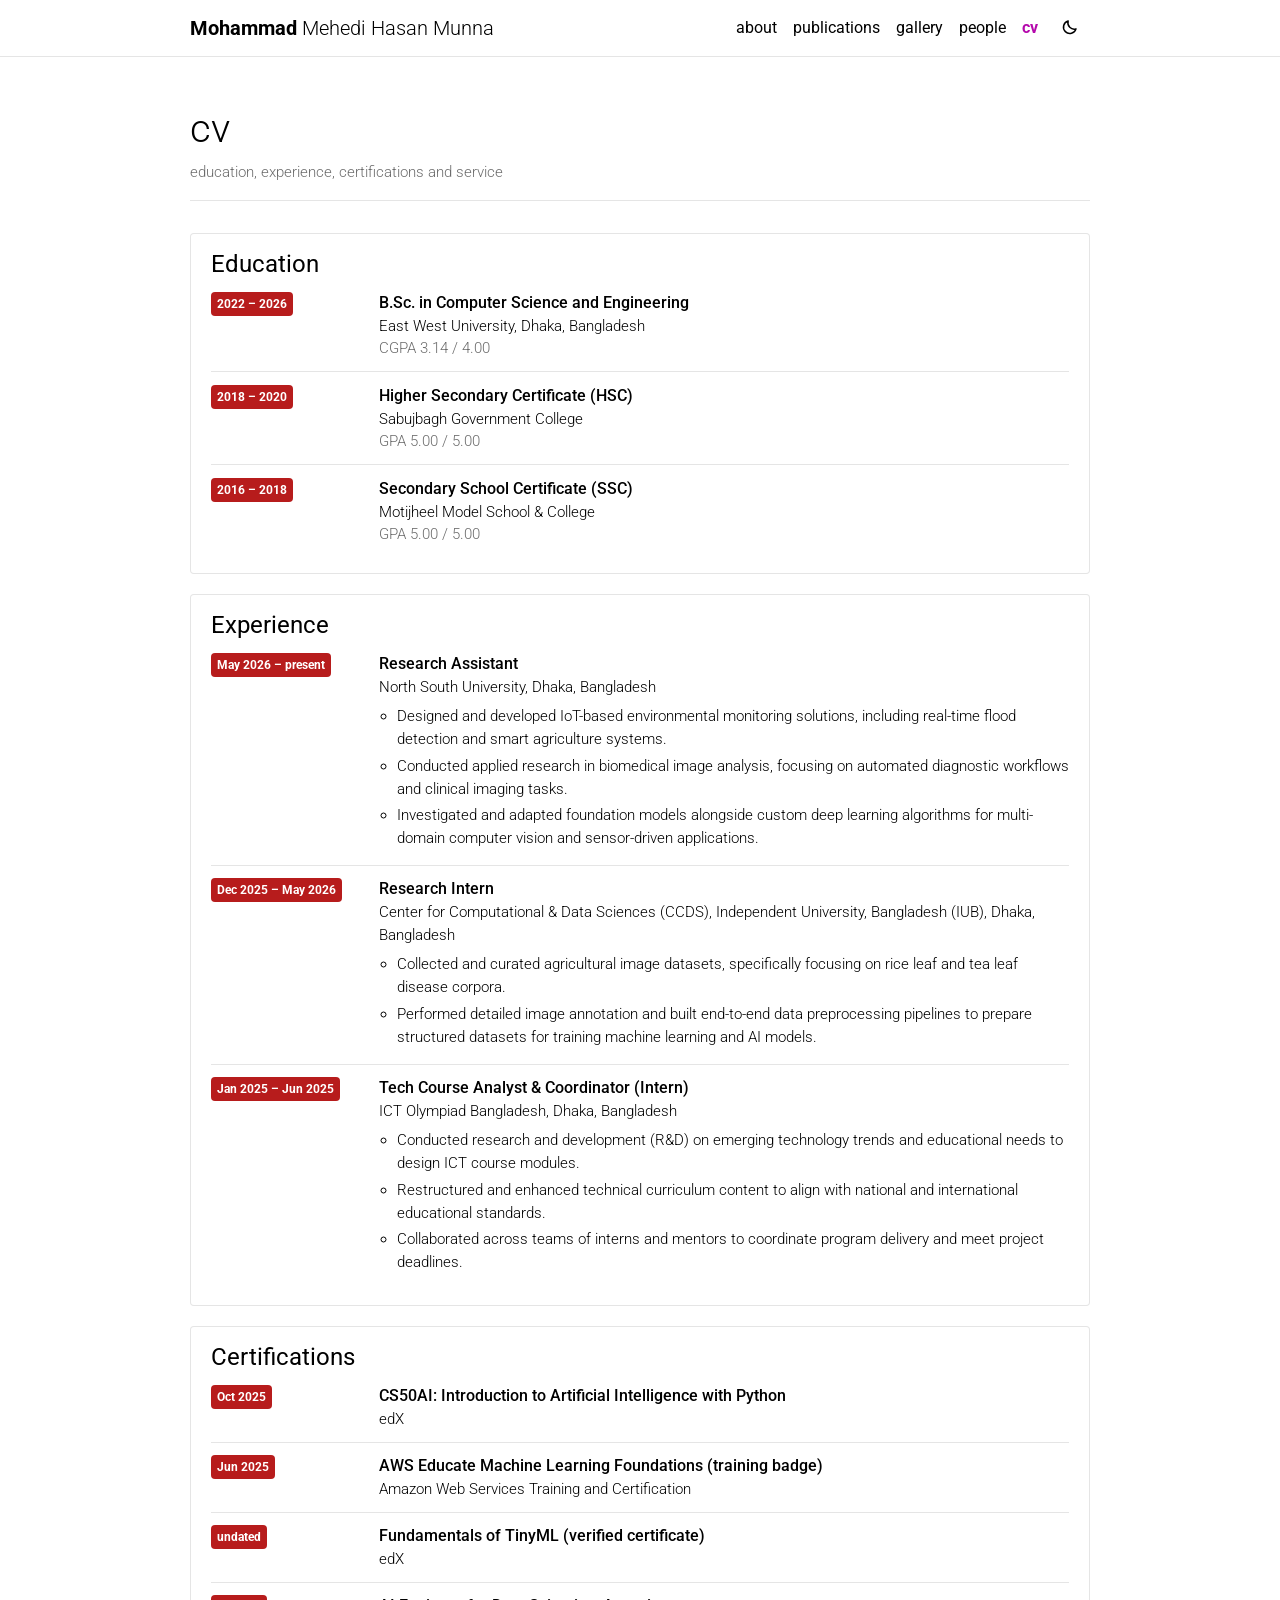
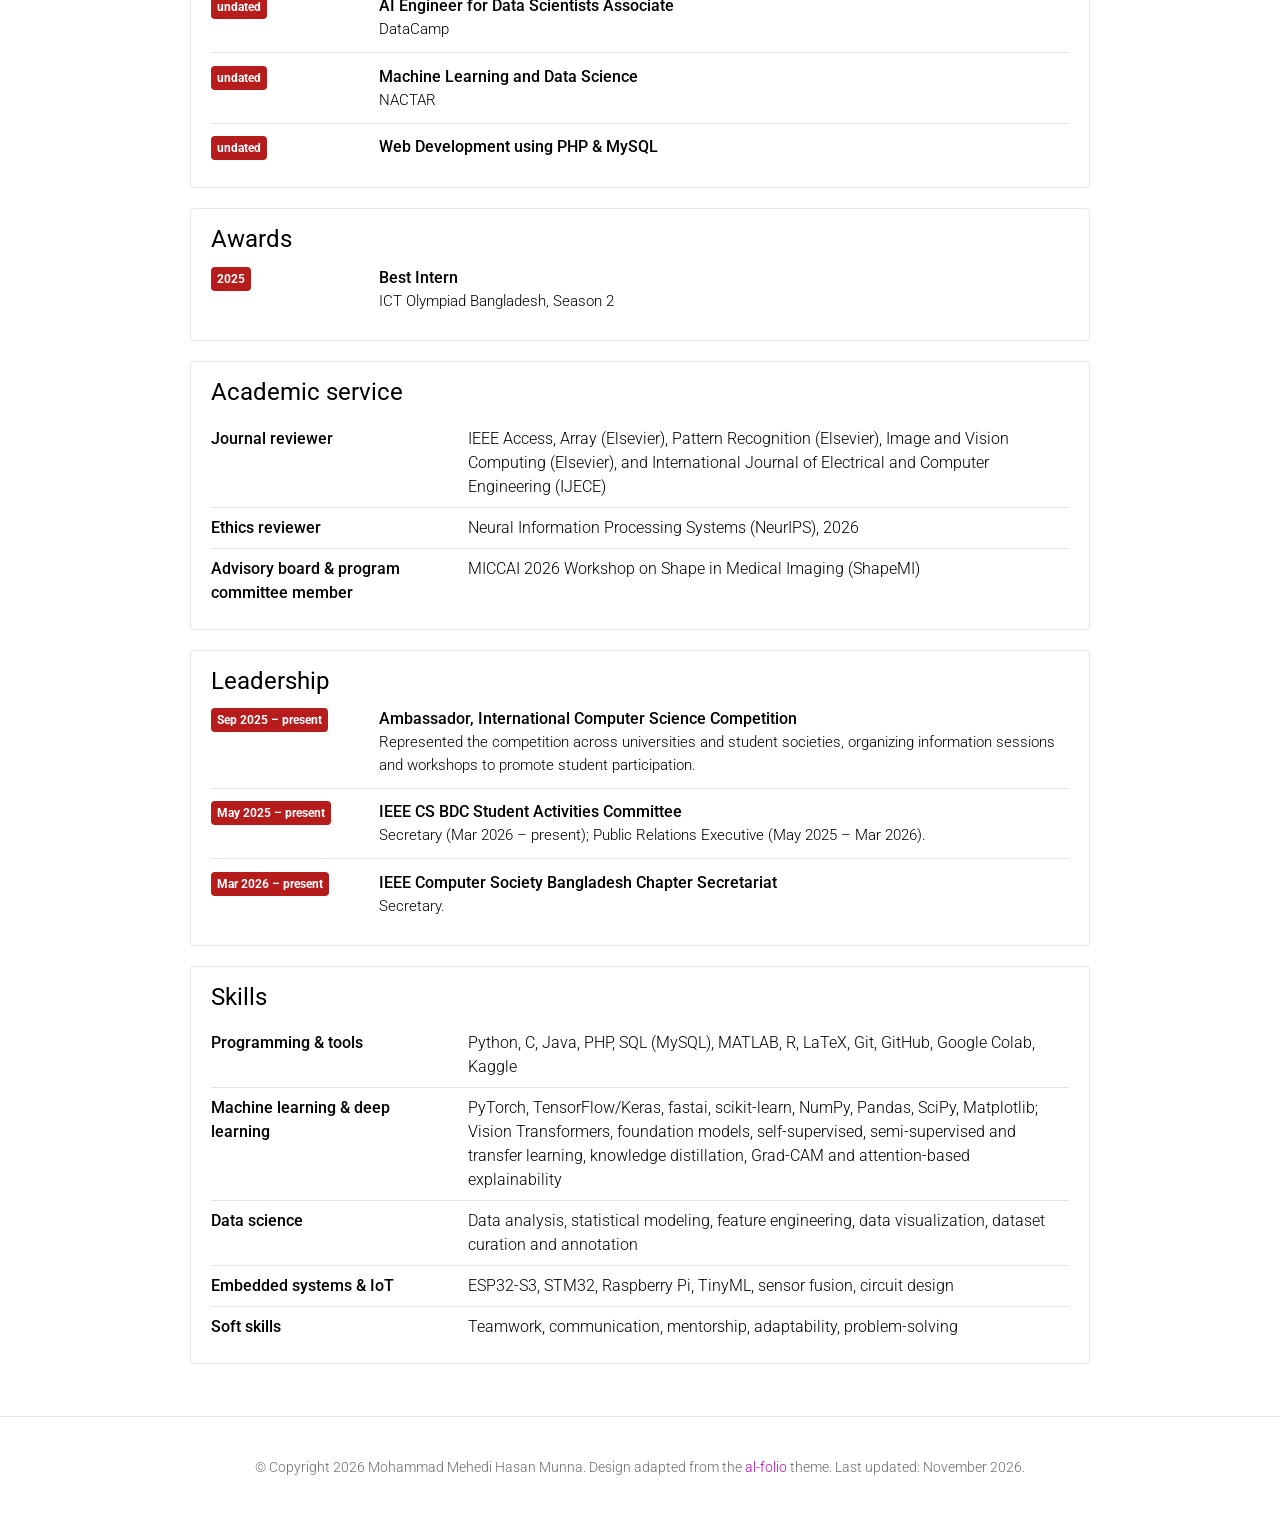
==== commit 32e4dc75: "Add People page with Dr. Raihan Ul Islam and Nakib Aman Both confirmed by the site owner; profiles l" ====
--- a/cv.html
+++ b/cv.html
@@ -32,7 +32,7 @@
         <span></span><span></span><span></span>
       </button>
       <nav id="site-menu" class="menu" aria-label="Main">
-        <ul><li><a href="index.html">about</a></li><li><a href="publications.html">publications</a></li><li><a href="gallery.html">gallery</a></li><li><a href="cv.html" aria-current="page">cv</a></li></ul>
+        <ul><li><a href="index.html">about</a></li><li><a href="publications.html">publications</a></li><li><a href="gallery.html">gallery</a></li><li><a href="people.html">people</a></li><li><a href="cv.html" aria-current="page">cv</a></li></ul>
         <button type="button" class="theme-toggle" id="theme-toggle" aria-label="Switch to dark mode"><span class="only-light"><svg viewBox="0 0 24 24" width="18" height="18" aria-hidden="true" fill="none" stroke="currentColor" stroke-width="2" stroke-linecap="round" stroke-linejoin="round"><path d="M20 14.5A8.5 8.5 0 0 1 9.5 4a8.5 8.5 0 1 0 10.5 10.5z"/></svg></span><span class="only-dark"><svg viewBox="0 0 24 24" width="18" height="18" aria-hidden="true" fill="none" stroke="currentColor" stroke-width="2" stroke-linecap="round"><circle cx="12" cy="12" r="4.5"/><path d="M12 2v2M12 20v2M4.9 4.9l1.4 1.4M17.7 17.7l1.4 1.4M2 12h2M20 12h2M4.9 19.1l1.4-1.4M17.7 6.3l1.4-1.4"/></svg></span></button>
       </nav>
     </div>
